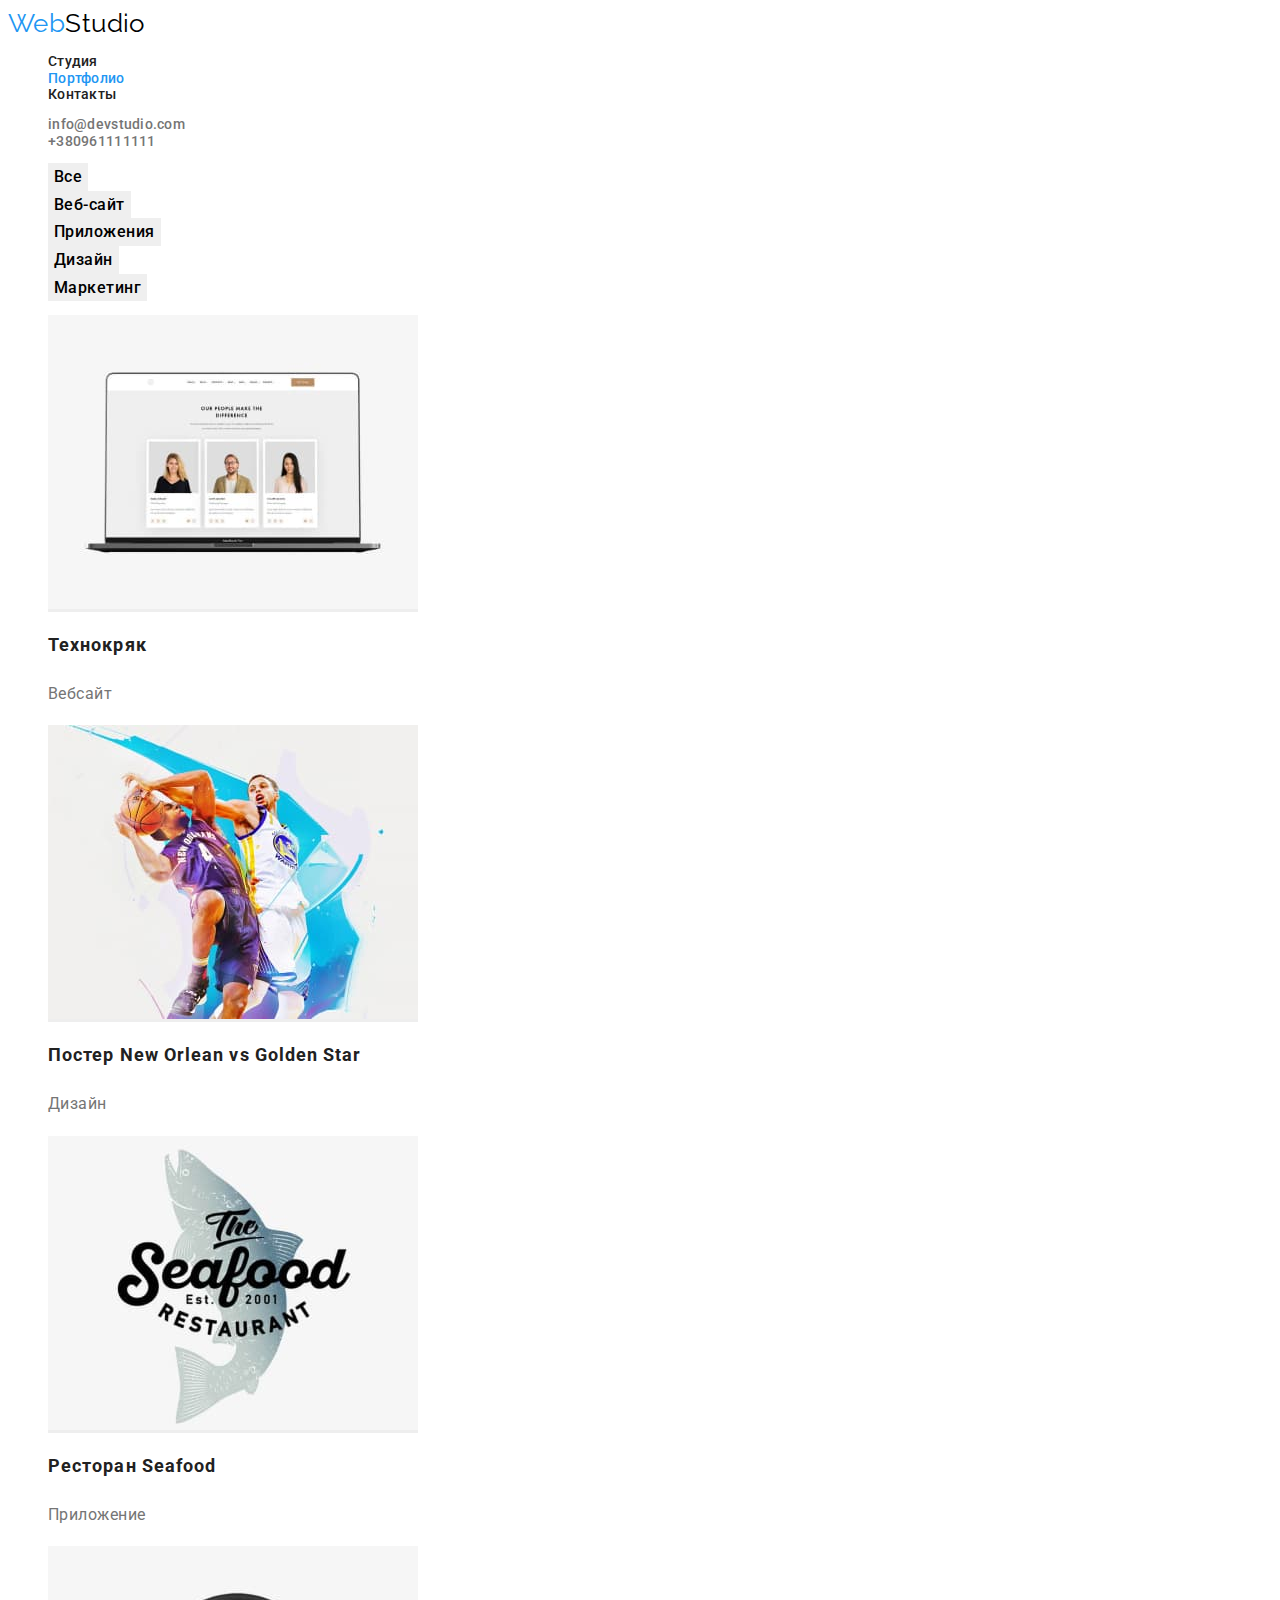
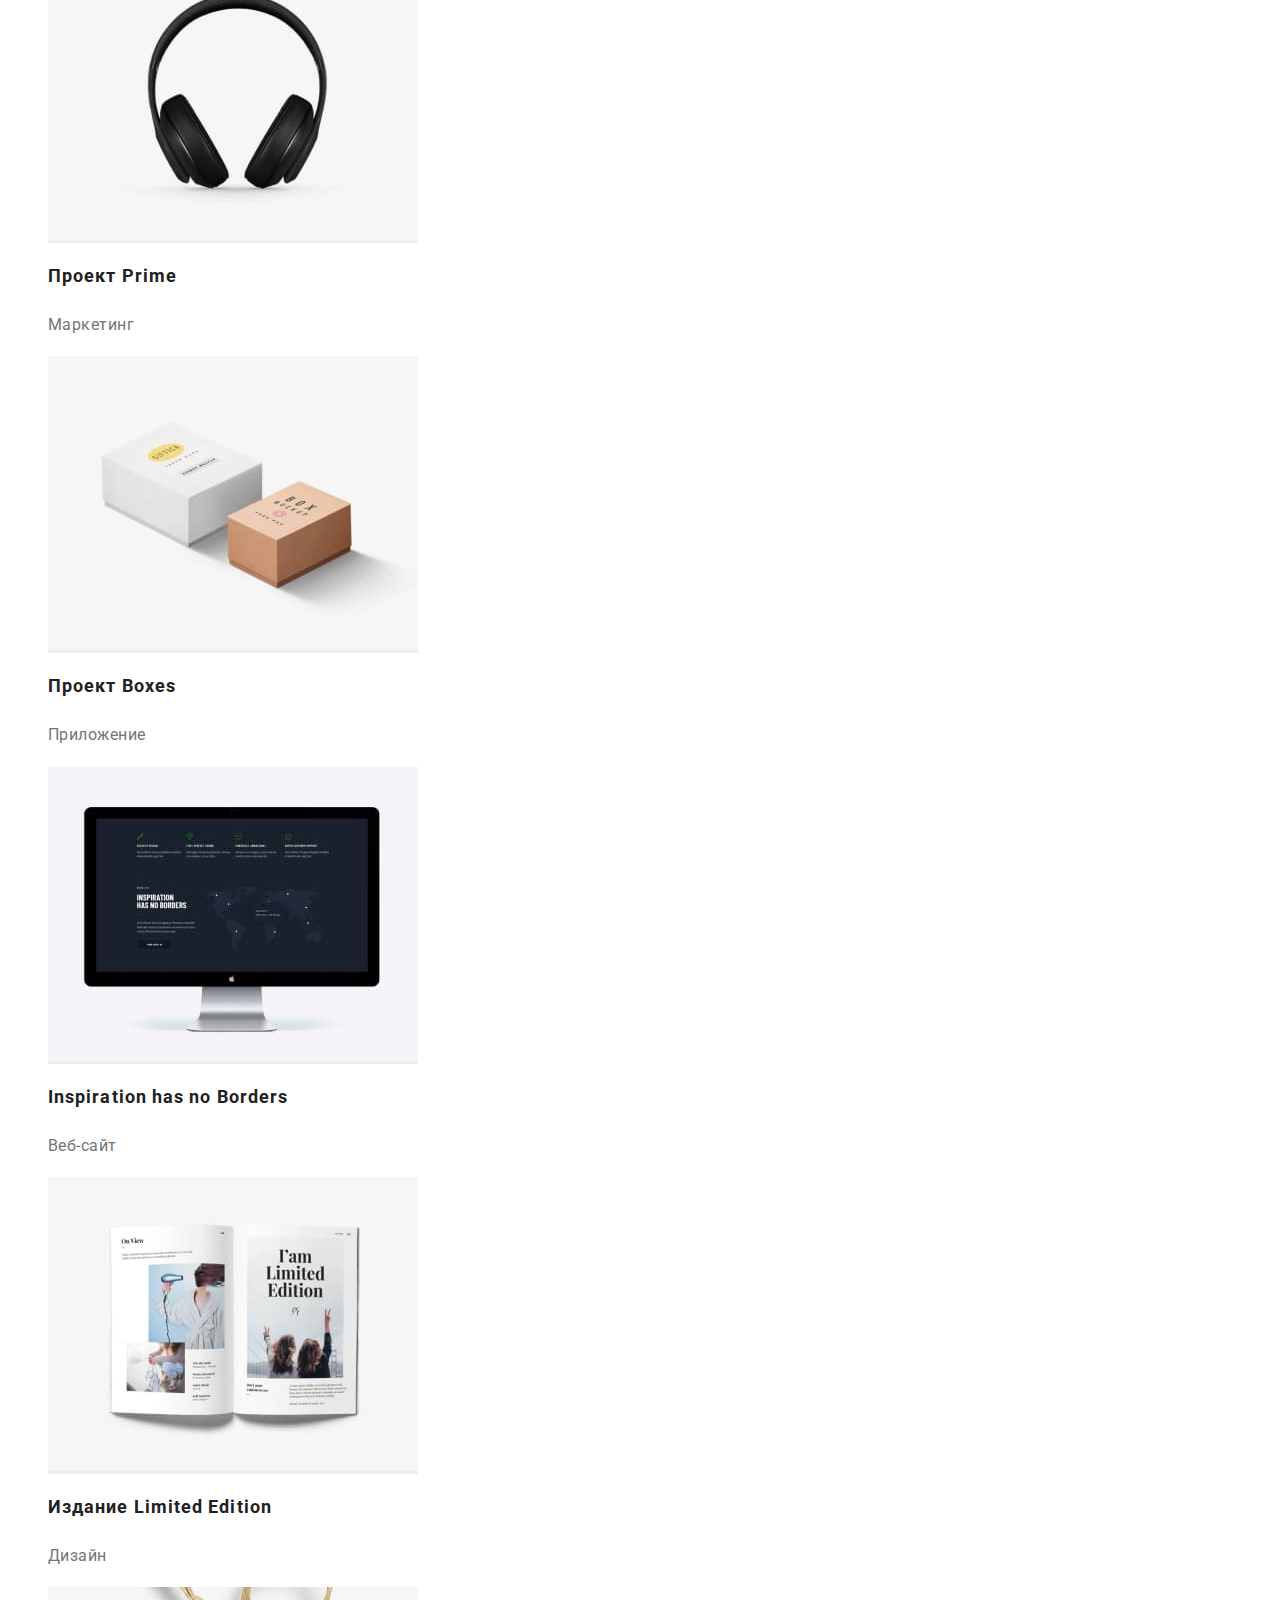
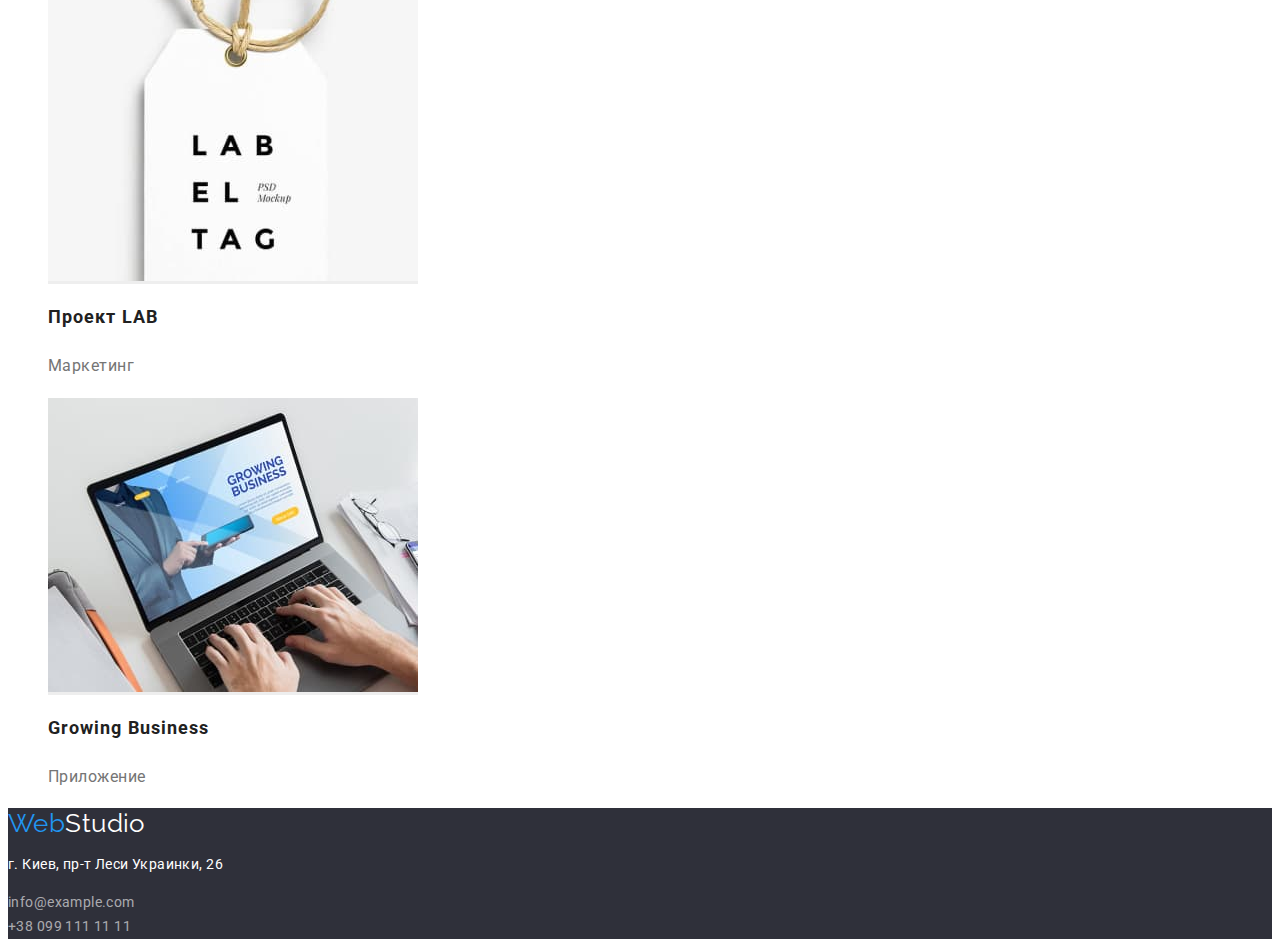
==== portfolio.html @ defbe049 "Initial commit" ====
<!DOCTYPE html>
<html lang="ru">
  <head>
    <meta charset="UTF-8" />
    <meta http-equiv="X-UA-Compatible" content="IE=edge" />
    <meta name="viewport" content="width=device-width, initial-scale=1.0" />
    <title>Portfolio</title>
    <link rel="preconnect" href="https://fonts.googleapis.com" />
    <link rel="preconnect" href="https://fonts.gstatic.com" crossorigin />
    <link
      href="https://fonts.googleapis.com/css2?family=Raleway:wght@700&family=Roboto:wght@400;500;700;900&display=swap"
      rel="stylesheet"
    />
    <link rel="stylesheet" href="./css/styles.css" />
  </head>
  <body>
    <!-- Шапка -->
    <header>
      <nav class="nav-header">
        <a lang="en" href="./index.html" class="logo"
          >Web<span class="logo-secondary">Studio</span></a
        >
        <ul class="site-nav list">
          <li><a href="./index.html" class="link">Студия</a></li>
          <li><a href="" class="link current">Портфолио</a></li>
          <li><a href="" class="link">Контакты</a></li>
        </ul>
      </nav>
      <ul class="header-list">
        <li>
          <a href="mailto:info@devstudio.com" class="header-link"
            >info@devstudio.com</a
          >
        </li>
        <li>
          <a href="tel:+380961111111" class="header-link">+380961111111</a>
        </li>
      </ul>
    </header>

    <main>
      <!-- наши проекты -->
      <section class="projects">
        <h1 hidden class="projects-title">Наши проекты</h1>

        <ul class="projects-buttons">
          <li ><button type="button" class="secondary-button">Все</button></li>
          <li>
            <button type="button" class="secondary-button">Веб-сайт</button>
          </li>
          <li>
            <button type="button" class="secondary-button">Приложения</button>
          </li>
          <li>
            <button type="button" class="secondary-button">Дизайн</button>
          </li>
          <li>
            <button type="button" class="secondary-button">Маркетинг</button>
          </li>
        </ul>

        <ul class="projects-list">
          <li>
            <a href="" class="projects-link"
              ><img
                src="./images/portfolio/img.jpg"
                alt="ноутбук"
                width="370"
                height="294"
              />
              <h2 class="projects-title">Технокряк</h2>
              <p class="projects-text">Вебсайт</p></a
            >
          </li>
          <li>
            <a href="" class="projects-link"
              ><img
                src="./images/portfolio/img(1).jpg"
                alt="два баскетболиста"
                width="370"
                height="294"
              />
              <h2 class="projects-title">Постер New Orlean vs Golden Star</h2>
              <p class="projects-text">Дизайн</p></a
            >
          </li>
          <li>
            <a href="" class="projects-link"
              ><img
                src="./images/portfolio/img(2).jpg"
                alt="лого ресторана"
                width="370"
                height="294"
              />
              <h2 class="projects-title">Ресторан Seafood</h2>
              <p class="projects-text">Приложение</p></a
            >
          </li>
          <li>
            <a href="" class="projects-link"
              ><img
                src="./images/portfolio/img(3).jpg"
                alt="наушники"
                width="370"
                height="294"
              />
              <h2 class="projects-title">Проект Prime</h2>
              <p class="projects-text">Маркетинг</p></a
            >
          </li>
          <li>
            <a href="" class="projects-link"
              ><img
                src="./images/portfolio/img(4).jpg"
                alt="две коробки"
                width="370"
                height="294"
              />
              <h2 class="projects-title">Проект Boxes</h2>
              <p class="projects-text">Приложение</p></a
            >
          </li>
          <li>
            <a href="" class="projects-link"
              ><img
                src="./images/portfolio/img(5).jpg"
                alt="монитор"
                width="370"
                height="294"
              />
              <h2 class="projects-title">Inspiration has no Borders</h2>
              <p class="projects-text">Веб-сайт</p></a
            >
          </li>
          <li>
            <a href="" class="projects-link"
              ><img
                src="./images/portfolio/img(6).jpg"
                alt="журнал"
                width="370"
                height="294"
              />
              <h2 class="projects-title">Издание Limited Edition</h2>
              <p class="projects-text">Дизайн</p></a
            >
          </li>
          <li>
            <a href="" class="projects-link"
              ><img
                src="./images/portfolio/img(7).jpg"
                alt="лабел"
                width="370"
                height="294"
              />
              <h2 class="projects-title">Проект LAB</h2>
              <p class="projects-text">Маркетинг</p></a
            >
          </li>
          <li>
            <a href="" class="projects-link"
              ><img
                src="./images/portfolio/img(8).jpg"
                alt="работа на ноутбуке"
                width="370"
                height="294"
              />
              <h2 class="projects-title">Growing Business</h2>
              <p class="projects-text">Приложение</p></a
            >
          </li>
        </ul>
      </section>
    </main>

    <footer>
      <div class="footer">
        <a lang="en" href="./index.html" class="logo"
          >Web<span class="logo-footer">Studio</span></a
        >
        <address>
          <p class="footer-address">г. Киев, пр-т Леси Украинки, 26</p>
          <a href="mailto:info@example.com " class="footer-link"
            >info@example.com
          </a>
          <br />
          <a href="tel:+380991111111" class="footer-link">+38 099 111 11 11</a>
        </address>
      </div>
    </footer>
  </body>
</html>
---- css/styles.css ----
/* цвет основного текста #757575 */
/* цвет вторичного текста rgba(33, 33, 33, 1) */
/* основной фон #E5E5E5;*/
/* вторичный фон #2F303A */
/* акцент  #2196F3*/

:root {
  --title-text-color: #757575;
  --primary-text-color: rgba(33, 33, 33, 1);
  --accent-color: #2196f3;
  --background-color: #ffffff;
  --secondary-color: #2f303a;
  --button-color: #ffffff;
  --portfolio-title: #212121;
  --primary-button-hover-focus: #188ce8;
}
body {
  background-color: var(--background-color);
  color: var(--title-text-color);
  font-family: Roboto, sans-serif;
  letter-spacing: 0.03em;
  font-size: 14px;
}
/* logo */
.logo {
  color: var(--accent-color);
  font-family: Raleway, sans-serif;
  font-size: 26px;
  line-height: 1.2;
  text-decoration: none;
}
.logo:focus,
.logo:hover {
  color: var(--accent-color);
}
.logo-secondary {
  color: #000000;
}
.logo-secondary:focus,
.logo-secondary:hover {
  color: #000000;
}
/* Навигация */

.site-nav {
  list-style: none;
}
.link {
  color: var(--primary-text-color);
  font-weight: 500;
  line-height: 1.1;
  letter-spacing: 0.02em;
  text-decoration: none;
}
.link:focus,
.link:hover {
  color: var(--accent-color);
}
.site-nav .current {
  color: var(--accent-color);
}

/* Адрес */
.header-list {
  list-style: none;
}
.header-link {
  color: var(--title-text-color);
  font-weight: 500;
  letter-spacing: 0.02em;
  line-height: 1.1;
  text-decoration: none;
}
.header-link:focus,
.header-link:hover {
  color: var(--accent-color);
}

/* основной контент */
/* ГЕРОЙ */
.hero {
  background-color: var(--secondary-color);
}
.hero-title {
  color: white;
  font-weight: 900;
  font-size: 44px;
  line-height: 1.4;
  text-align: center;
  letter-spacing: 0.06em;
  text-transform: uppercase;

}
.primary-button {
  background-color: var(--accent-color);
  color: var(--button-color);
  font-family: inherit;
  border: none;
  cursor: pointer;
  font-weight: 700;
font-size: 16px;
line-height:1.9;
letter-spacing: 0.06em;
}
.primary-button:focus,
.primary-button:hover {
  background-color: var(--primary-button-hover-focus);
}
/* Приемущества сайта */
.main-list {
  list-style: none;
}
.main-title {
  color: var(--primary-text-color);
  font-size: 14px;
  line-height: 1.1;
  text-transform: uppercase;

}
/* чем занимается фирма */

.work-title {
  color: var(--primary-text-color);
  font-size: 36px;
  line-height: 1.2;
  text-align: center;
  letter-spacing: 0.03em;
}
.work-list {
  list-style: none;
}
/* Наша команда */
.team {
  background-color: #f5f4fa;
}
.team-photo {
  background-color: var(--background-color);
}
.team-title {
  font-size: 36px;
  line-height: 1.2;
  text-align: center;
  letter-spacing: 0.03em;
  color: #212121;
}
.team-list {
  list-style: none;
}
.worker {
  background-color: var(--background-color);
}
.team-name {
  font-weight: 500;
  font-size: 16px;
  line-height: 1.2;
  text-align: center;
  letter-spacing: 0.03em;
  color: var(--primary-text-color);
}
.team-text {
  font-size: 16px;
  line-height: 1.2;
  text-align: center;
  letter-spacing: 0.03em;
}
/* Подвал сайта */
.logo-footer {
  color: var(--background-color);
}
.footer {
  background-color: #2f303a;
}
.footer-address {
  color: white;
  font-style: normal;
  line-height: 1.7;
}
.footer-link {
  color: rgba(255, 255, 255, 0.6);
  font-style: normal;
  text-decoration: none;
  line-height: 1.7;
}
.footer-link:focus,
.footer-link:hover {
  color: var(--accent-color);
}
/* Страница портфолио */
/* Секция кнопки */
.projects-buttons {
  list-style: none;
}
.secondary-button {
  font-family: inherit;
  font-weight: 500;
  font-size: 16px;
  line-height: 1.6;
  letter-spacing: 0.03em;
  border: none;
  cursor: pointer;
}
.secondary-button:focus,
.secondary-button:hover {
  background-color: var(--accent-color);
  color: var(--button-color);
}
/* Секция проекты */
.projects-list {
  list-style: none;
  box-sizing: border-box;
}
.projects-link {
  background-color: #eeeeee;
  text-decoration: none;
}
.projects-title {
  color: var(--portfolio-title);
  font-size: 18px;
  line-height: 2;
  letter-spacing: 0.06em;
}
.projects-text {
  color: var(--title-text-color);
  font-size: 16px;
  line-height: 1.9;
  letter-spacing: 0.03em;
}
/* Футер */
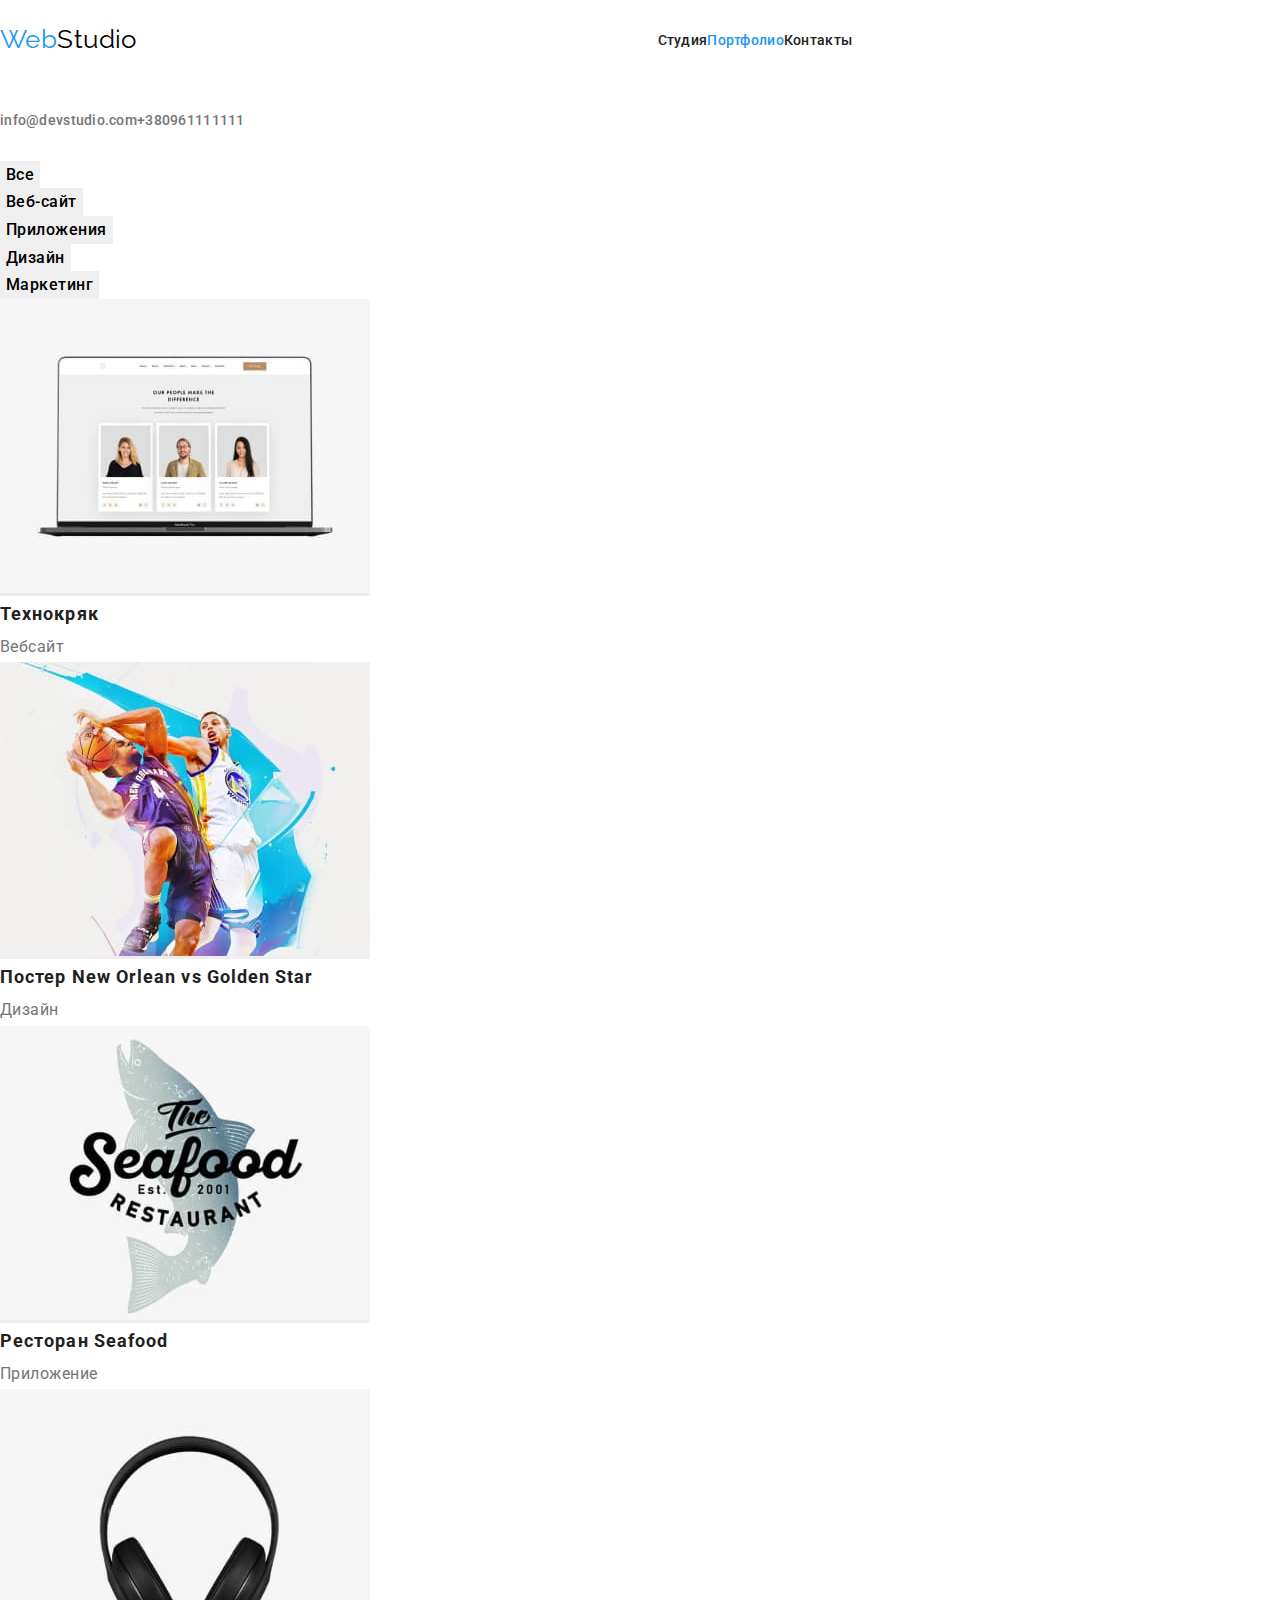
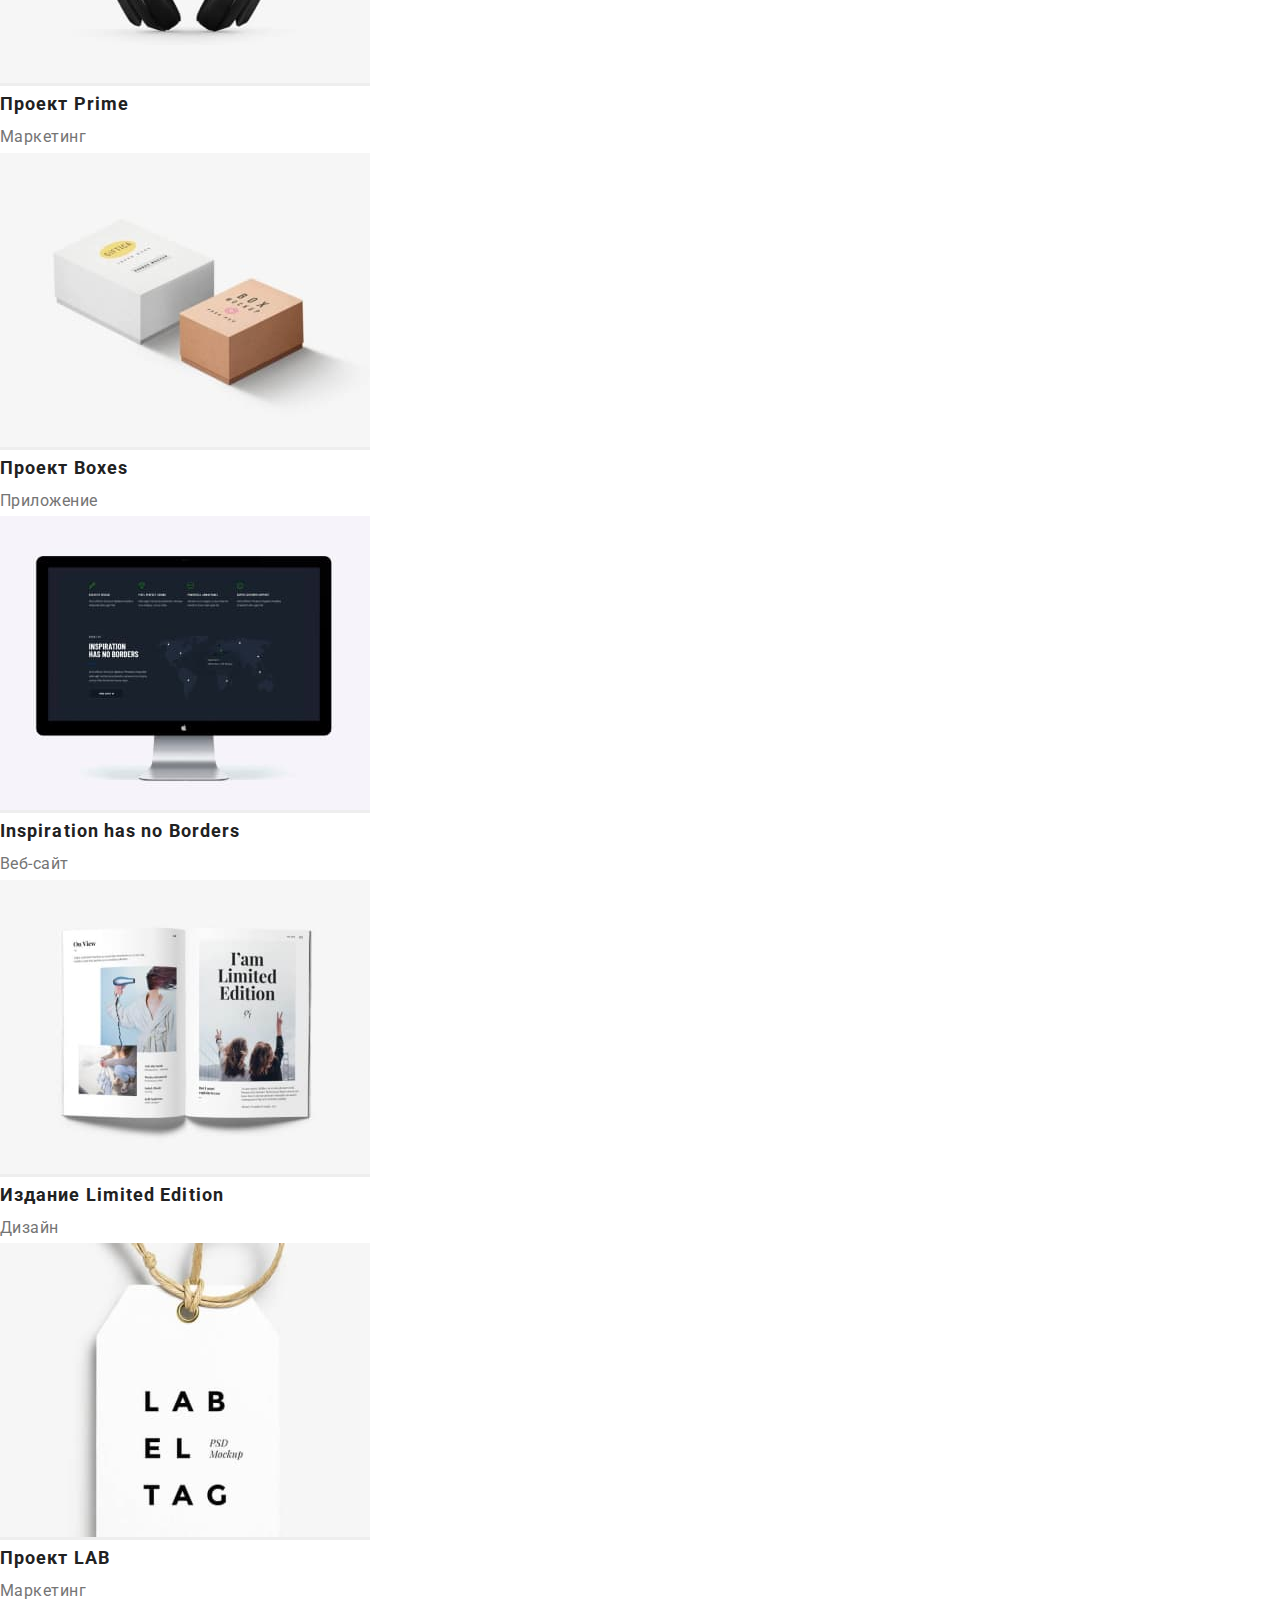
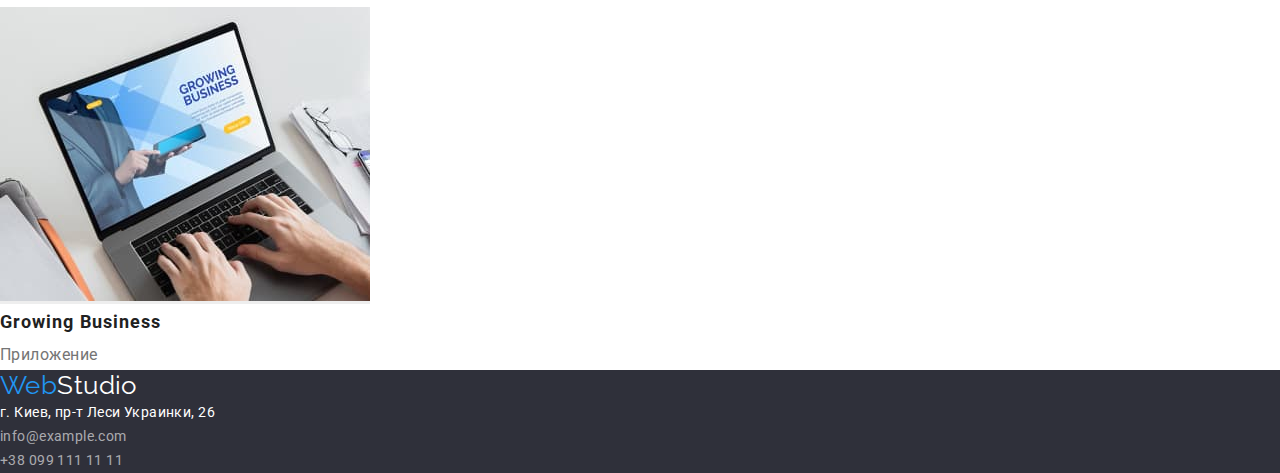
==== commit 9691c021: "сделан header" ====
--- a/portfolio.html
+++ b/portfolio.html
@@ -10,6 +10,10 @@
     <link
       href="https://fonts.googleapis.com/css2?family=Raleway:wght@700&family=Roboto:wght@400;500;700;900&display=swap"
       rel="stylesheet"
+    />
+    <link
+      rel="stylesheet"
+      href="https://cdnjs.cloudflare.com/ajax/libs/modern-normalize/1.1.0/modern-normalize.min.css"
     />
     <link rel="stylesheet" href="./css/styles.css" />
   </head>
@@ -44,7 +48,7 @@
         <h1 hidden class="projects-title">Наши проекты</h1>
 
         <ul class="projects-buttons">
-          <li ><button type="button" class="secondary-button">Все</button></li>
+          <li><button type="button" class="secondary-button">Все</button></li>
           <li>
             <button type="button" class="secondary-button">Веб-сайт</button>
           </li>
--- a/css/styles.css
+++ b/css/styles.css
@@ -20,9 +20,51 @@
   font-family: Roboto, sans-serif;
   letter-spacing: 0.03em;
   font-size: 14px;
-}
+  margin: 0;
+}
+
+
+
+/* Утилиты */
+
+h1,
+h2,
+h3,
+h4,
+h5,
+h6,
+p,
+ul {
+  margin: 0;
+  padding: 0;
+}
+
+.container{
+  width: 1170px;
+  padding-left: 15px;
+  padding-right: 15px;
+  margin-left: auto;
+  margin-right: auto;
+  background-color: tomato;
+  
+}
+
+.main-nav{
+  display: flex;
+  align-items: center;
+  border-bottom: 1px solid #ECECEC;
+  
+}
+
 /* logo */
+.nav-header{
+  display: flex;
+  align-items: center;
+}
 .logo {
+  margin-right: 93px;
+  padding-top: 24px;
+  padding-bottom: 25px;
   color: var(--accent-color);
   font-family: Raleway, sans-serif;
   font-size: 26px;
@@ -44,7 +86,27 @@
 
 .site-nav {
   list-style: none;
-}
+  display: flex;
+  margin-left: auto;
+  margin-right: auto;
+  padding-top: 32px;
+  padding-bottom:32px;
+  
+}
+
+.site-nav .item:not(:last-child) {
+  margin-right: 40px;
+}
+.header-list{
+  display: flex;
+  padding-top: 32px;
+  padding-bottom: 32px;
+  margin-left: auto;
+  
+}
+
+
+
 .link {
   color: var(--primary-text-color);
   font-weight: 500;
@@ -64,6 +126,9 @@
 .header-list {
   list-style: none;
 }
+.header-list .item:not(:last-child){
+  margin-right: 50px;
+}
 .header-link {
   color: var(--title-text-color);
   font-weight: 500;
@@ -81,7 +146,14 @@
 .hero {
   background-color: var(--secondary-color);
 }
+.top{
+  padding: 100;
+}
+
 .hero-title {
+  margin-left: auto;
+  margin-right: auto;
+  width: 696px;
   color: white;
   font-weight: 900;
   font-size: 44px;
@@ -89,18 +161,23 @@
   text-align: center;
   letter-spacing: 0.06em;
   text-transform: uppercase;
-
+  
 }
 .primary-button {
+  display: flex;
+  margin-left: auto;
+  margin-right: auto;
   background-color: var(--accent-color);
   color: var(--button-color);
   font-family: inherit;
   border: none;
   cursor: pointer;
   font-weight: 700;
-font-size: 16px;
-line-height:1.9;
-letter-spacing: 0.06em;
+  font-size: 16px;
+  line-height: 1.9;
+  letter-spacing: 0.06em;
+
+  
 }
 .primary-button:focus,
 .primary-button:hover {
@@ -115,7 +192,6 @@
   font-size: 14px;
   line-height: 1.1;
   text-transform: uppercase;
-
 }
 /* чем занимается фирма */
 
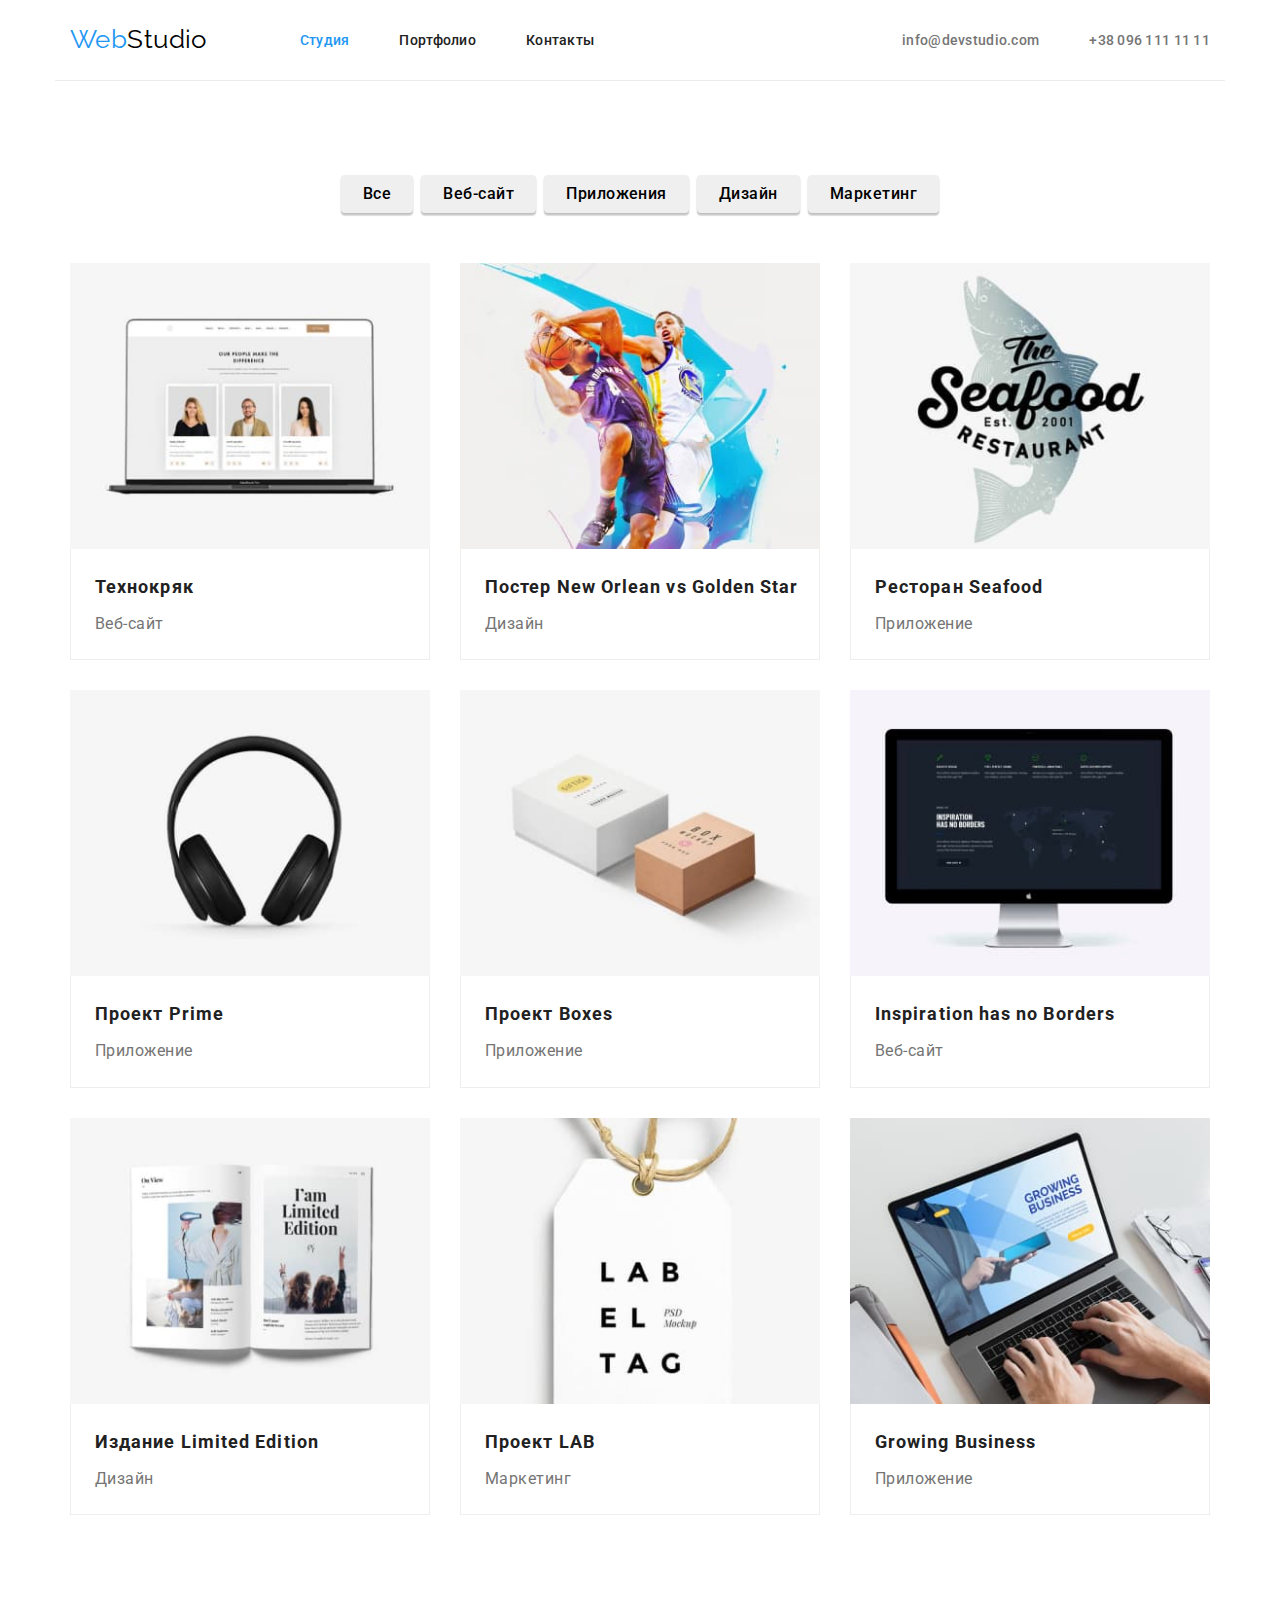
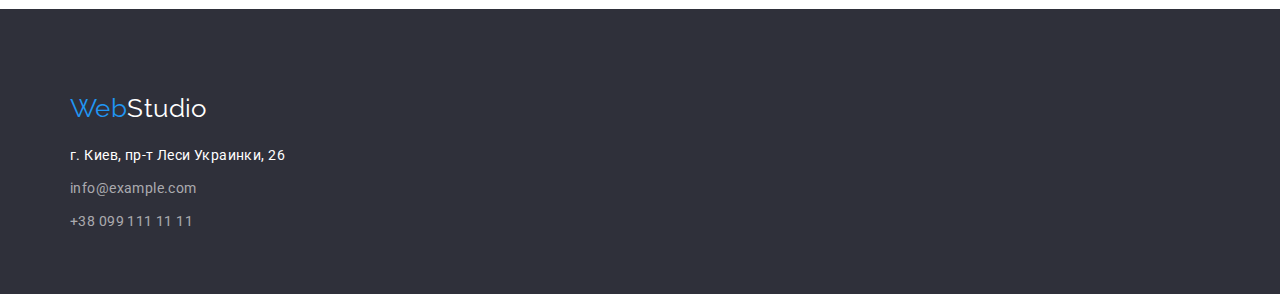
==== commit 56a56931: "сделал полностью дз3" ====
--- a/portfolio.html
+++ b/portfolio.html
@@ -20,51 +20,61 @@
   <body>
     <!-- Шапка -->
     <header>
+      <div class="container main-nav">
       <nav class="nav-header">
         <a lang="en" href="./index.html" class="logo"
           >Web<span class="logo-secondary">Studio</span></a
         >
+        
         <ul class="site-nav list">
-          <li><a href="./index.html" class="link">Студия</a></li>
-          <li><a href="" class="link current">Портфолио</a></li>
-          <li><a href="" class="link">Контакты</a></li>
+          <li class="item"><a href="" class="link current">Студия</a></li>
+          <li class="item"><a href="./portfolio.html" class="link">Портфолио</a></li>
+          <li class="item"><a href="" class="link">Контакты</a></li>
         </ul>
       </nav>
+      
       <ul class="header-list">
-        <li>
+        <li class="item">
           <a href="mailto:info@devstudio.com" class="header-link"
             >info@devstudio.com</a
           >
         </li>
-        <li>
-          <a href="tel:+380961111111" class="header-link">+380961111111</a>
+        <li class="item">
+          <a href="tel:+380961111111" class="header-link">+38 096 111 11 11</a>
         </li>
       </ul>
+      </div>
     </header>
 
     <main>
       <!-- наши проекты -->
       <section class="projects">
+        <div class="container">
         <h1 hidden class="projects-title">Наши проекты</h1>
 
         <ul class="projects-buttons">
-          <li><button type="button" class="secondary-button">Все</button></li>
-          <li>
-            <button type="button" class="secondary-button">Веб-сайт</button>
-          </li>
-          <li>
-            <button type="button" class="secondary-button">Приложения</button>
-          </li>
-          <li>
-            <button type="button" class="secondary-button">Дизайн</button>
-          </li>
-          <li>
-            <button type="button" class="secondary-button">Маркетинг</button>
+          <li class="item"><button type="button" class="secondary-button ">Все</button></li>
+          <li class="item">
+            <button type="button" class="secondary-button ">Веб-сайт</button>
+          </li>
+          <li class="item">
+            <button type="button" class="secondary-button ">Приложения</button>
+          </li>
+          <li class="item">
+            <button type="button" class="secondary-button ">Дизайн</button>
+          </li>
+          <li class="item">
+            <button type="button" class="secondary-button ">Маркетинг</button>
           </li>
         </ul>
+        </div>
+        <div class="container">
 
         <ul class="projects-list">
-          <li>
+
+          <li class="item-card">
+            <article class="card">
+              <div class="projects-thumb">
             <a href="" class="projects-link"
               ><img
                 src="./images/portfolio/img.jpg"
@@ -72,122 +82,210 @@
                 width="370"
                 height="294"
               />
+              </div>
+
+              <div class="border">
+              <div class="projects-content">
               <h2 class="projects-title">Технокряк</h2>
-              <p class="projects-text">Вебсайт</p></a
-            >
-          </li>
-          <li>
+              <p class="projects-text">Веб-сайт</p></a
+            >
+            </div>
+            </div>
+            </article>
+          </li>
+          <li class="item-card">
+            <article class="card">
+              <div class="projects-thumb">
             <a href="" class="projects-link"
               ><img
                 src="./images/portfolio/img(1).jpg"
-                alt="два баскетболиста"
-                width="370"
-                height="294"
-              />
+                alt="ноутбук"
+                width="370"
+                height="294"
+              />
+              </div>
+
+              <div class="border">
+              <div class="projects-content">
               <h2 class="projects-title">Постер New Orlean vs Golden Star</h2>
               <p class="projects-text">Дизайн</p></a
             >
-          </li>
-          <li>
+            </div>
+            </div>
+            </article>
+          </li>
+          <li class="item-card">
+            <article class="card">
+              <div class="projects-thumb">
             <a href="" class="projects-link"
               ><img
                 src="./images/portfolio/img(2).jpg"
-                alt="лого ресторана"
-                width="370"
-                height="294"
-              />
+                alt="ноутбук"
+                width="370"
+                height="294"
+              />
+              </div>
+
+              <div class="border">
+              <div class="projects-content">
               <h2 class="projects-title">Ресторан Seafood</h2>
               <p class="projects-text">Приложение</p></a
             >
-          </li>
-          <li>
+            </div>
+            </div>
+            </article>
+          </li>
+          <li class="item-card">
+            <article class="card">
+              <div class="projects-thumb">
             <a href="" class="projects-link"
               ><img
                 src="./images/portfolio/img(3).jpg"
-                alt="наушники"
-                width="370"
-                height="294"
-              />
+                alt="ноутбук"
+                width="370"
+                height="294"
+              />
+              </div>
+
+              <div class="border">
+              <div class="projects-content">
               <h2 class="projects-title">Проект Prime</h2>
-              <p class="projects-text">Маркетинг</p></a
-            >
-          </li>
-          <li>
+              <p class="projects-text">Приложение</p></a
+            >
+            </div>
+            </div>
+            </article>
+          </li>
+          <li class="item-card">
+            <article class="card">
+              <div class="projects-thumb">
             <a href="" class="projects-link"
               ><img
                 src="./images/portfolio/img(4).jpg"
-                alt="две коробки"
-                width="370"
-                height="294"
-              />
+                alt="ноутбук"
+                width="370"
+                height="294"
+              />
+              </div>
+
+              <div class="border">
+              <div class="projects-content">
               <h2 class="projects-title">Проект Boxes</h2>
               <p class="projects-text">Приложение</p></a
             >
-          </li>
-          <li>
+            </div>
+            </div>
+            </article>
+          </li>
+          <li class="item-card">
+            <article class="card">
+              <div class="projects-thumb">
             <a href="" class="projects-link"
               ><img
                 src="./images/portfolio/img(5).jpg"
-                alt="монитор"
-                width="370"
-                height="294"
-              />
+                alt="ноутбук"
+                width="370"
+                height="294"
+              />
+              </div>
+
+              <div class="border">
+              <div class="projects-content">
               <h2 class="projects-title">Inspiration has no Borders</h2>
               <p class="projects-text">Веб-сайт</p></a
             >
-          </li>
-          <li>
+            </div>
+            </div>
+            </article>
+          </li>
+          <li class="item-card">
+            <article class="card">
+              <div class="projects-thumb">
             <a href="" class="projects-link"
               ><img
                 src="./images/portfolio/img(6).jpg"
-                alt="журнал"
-                width="370"
-                height="294"
-              />
+                alt="ноутбук"
+                width="370"
+                height="294"
+              />
+              </div>
+
+              <div class="border">
+              <div class="projects-content">
               <h2 class="projects-title">Издание Limited Edition</h2>
               <p class="projects-text">Дизайн</p></a
             >
-          </li>
-          <li>
+            </div>
+            </div>
+            </article>
+          </li>
+          <li class="item-card">
+            <article class="card">
+              <div class="projects-thumb">
             <a href="" class="projects-link"
               ><img
                 src="./images/portfolio/img(7).jpg"
-                alt="лабел"
-                width="370"
-                height="294"
-              />
+                alt="ноутбук"
+                width="370"
+                height="294"
+              />
+              </div>
+
+              <div class="border">
+              <div class="projects-content">
               <h2 class="projects-title">Проект LAB</h2>
               <p class="projects-text">Маркетинг</p></a
             >
-          </li>
-          <li>
+            </div>
+            </div>
+            </article>
+          </li>
+          <li class="item-card">
+            <article class="card">
+              <div class="projects-thumb">
             <a href="" class="projects-link"
               ><img
                 src="./images/portfolio/img(8).jpg"
-                alt="работа на ноутбуке"
-                width="370"
-                height="294"
-              />
+                alt="ноутбук"
+                width="370"
+                height="294"
+              />
+              </div>
+
+              <div class="border">
+              <div class="projects-content">
               <h2 class="projects-title">Growing Business</h2>
               <p class="projects-text">Приложение</p></a
             >
-          </li>
+            </div>
+            </div>
+            </article>
+          </li>
+
+          
+          
+         
         </ul>
+        </div>
       </section>
     </main>
 
     <footer>
       <div class="footer">
+        <div class="container">
         <a lang="en" href="./index.html" class="logo"
           >Web<span class="logo-footer">Studio</span></a
         >
+        
         <address>
+          <div  class="address">
           <p class="footer-address">г. Киев, пр-т Леси Украинки, 26</p>
           <a href="mailto:info@example.com " class="footer-link"
             >info@example.com
           </a>
-          <br />
           <a href="tel:+380991111111" class="footer-link">+38 099 111 11 11</a>
+          </div>
+          </div>
         </address>
       </div>
     </footer>
--- a/css/styles.css
+++ b/css/styles.css
@@ -13,6 +13,8 @@
   --button-color: #ffffff;
   --portfolio-title: #212121;
   --primary-button-hover-focus: #188ce8;
+  --projects-list-gap: 30px;
+
 }
 body {
   background-color: var(--background-color);
@@ -22,8 +24,6 @@
   font-size: 14px;
   margin: 0;
 }
-
-
 
 /* Утилиты */
 
@@ -38,28 +38,29 @@
   margin: 0;
   padding: 0;
 }
-
-.container{
+img {
+  display: block;
+  max-width: 100%;
+  height: auto;
+}
+/* Стилизация */
+.container {
   width: 1170px;
   padding-left: 15px;
   padding-right: 15px;
   margin-left: auto;
   margin-right: auto;
-  background-color: tomato;
-  
-}
-
-.main-nav{
-  display: flex;
-  align-items: center;
-  border-bottom: 1px solid #ECECEC;
-  
+}
+
+.main-nav {
+  display: flex;
+
+  border-bottom: 1px solid #ececec;
 }
 
 /* logo */
-.nav-header{
-  display: flex;
-  align-items: center;
+.nav-header {
+  display: flex;
 }
 .logo {
   margin-right: 93px;
@@ -90,22 +91,15 @@
   margin-left: auto;
   margin-right: auto;
   padding-top: 32px;
-  padding-bottom:32px;
-  
-}
-
-.site-nav .item:not(:last-child) {
-  margin-right: 40px;
-}
-.header-list{
+  padding-bottom: 32px;
+}
+
+.header-list {
   display: flex;
   padding-top: 32px;
   padding-bottom: 32px;
   margin-left: auto;
-  
-}
-
-
+}
 
 .link {
   color: var(--primary-text-color);
@@ -126,7 +120,7 @@
 .header-list {
   list-style: none;
 }
-.header-list .item:not(:last-child){
+.item:not(:last-child) {
   margin-right: 50px;
 }
 .header-link {
@@ -145,15 +139,14 @@
 /* ГЕРОЙ */
 .hero {
   background-color: var(--secondary-color);
-}
-.top{
-  padding: 100;
+  text-align: center;
+}
+.top {
+  padding-top: 200px;
 }
 
 .hero-title {
-  margin-left: auto;
-  margin-right: auto;
-  width: 696px;
+  margin-bottom: 30px;
   color: white;
   font-weight: 900;
   font-size: 44px;
@@ -161,41 +154,60 @@
   text-align: center;
   letter-spacing: 0.06em;
   text-transform: uppercase;
-  
+}
+.padding-bottom {
+  padding-bottom: 200px;
 }
 .primary-button {
-  display: flex;
-  margin-left: auto;
-  margin-right: auto;
+  padding: 10px 32px;
+  box-shadow: 0px 4px 4px rgba(0, 0, 0, 0.15);
+  border-radius: 4px;
+  border: none;
   background-color: var(--accent-color);
   color: var(--button-color);
   font-family: inherit;
-  border: none;
   cursor: pointer;
   font-weight: 700;
   font-size: 16px;
   line-height: 1.9;
   letter-spacing: 0.06em;
-
-  
 }
 .primary-button:focus,
 .primary-button:hover {
   background-color: var(--primary-button-hover-focus);
 }
 /* Приемущества сайта */
+.main-sextion {
+  padding-top: 94px;
+  padding-bottom: 94px;
+}
+.main-list .item:not(:last-child) {
+  margin-right: 30px;
+}
+
 .main-list {
   list-style: none;
+  display: flex;
 }
 .main-title {
+  margin-bottom: 10px;
   color: var(--primary-text-color);
   font-size: 14px;
   line-height: 1.1;
   text-transform: uppercase;
 }
+.main-text {
+  font-size: 14px;
+  line-height: 24px;
+  letter-spacing: 0.03em;
+}
+
 /* чем занимается фирма */
-
+.work-section {
+  padding-bottom: 94px;
+}
 .work-title {
+  margin-bottom: 50px;
   color: var(--primary-text-color);
   font-size: 36px;
   line-height: 1.2;
@@ -204,15 +216,22 @@
 }
 .work-list {
   list-style: none;
+  display: flex;
+}
+.work-list .item:not(:last-child) {
+  margin-right: 30px;
 }
 /* Наша команда */
 .team {
   background-color: #f5f4fa;
+  padding-bottom: 94px;
 }
 .team-photo {
   background-color: var(--background-color);
 }
 .team-title {
+  padding-top: 94px;
+  margin-bottom: 50px;
   font-size: 36px;
   line-height: 1.2;
   text-align: center;
@@ -221,22 +240,36 @@
 }
 .team-list {
   list-style: none;
-}
+  display: flex;
+}
+.team-list > .item:not(:last-child) {
+  margin-right: 30px;
+}
+.team-list > .item {
+  box-shadow: 0px 1px 3px rgba(0, 0, 0, 0.12), 0px 1px 1px rgba(0, 0, 0, 0.14),
+    0px 2px 1px rgba(0, 0, 0, 0.2);
+  border-radius: 0px 0px 4px 4px;
+  background-color: var(--background-color);
+}
+
 .worker {
   background-color: var(--background-color);
 }
 .team-name {
+  margin-bottom: 10px;
+  padding-top: 30px;
+  text-align: center;
   font-weight: 500;
   font-size: 16px;
   line-height: 1.2;
-  text-align: center;
   letter-spacing: 0.03em;
   color: var(--primary-text-color);
 }
 .team-text {
+  padding-bottom: 30px;
+  text-align: center;
   font-size: 16px;
   line-height: 1.2;
-  text-align: center;
   letter-spacing: 0.03em;
 }
 /* Подвал сайта */
@@ -264,9 +297,16 @@
 /* Страница портфолио */
 /* Секция кнопки */
 .projects-buttons {
-  list-style: none;
+  display:flex;
+  list-style: none;
+  justify-content: center;
+  padding-top: 94px;
+  margin-bottom: 50px;
 }
 .secondary-button {
+  padding: 6px 22px;
+  box-shadow: 0px 3px 1px rgba(0, 0, 0, 0.1), 0px 1px 2px rgba(0, 0, 0, 0.08), 0px 2px 2px rgba(0, 0, 0, 0.12);
+border-radius: 4px;
   font-family: inherit;
   font-weight: 500;
   font-size: 16px;
@@ -275,6 +315,14 @@
   border: none;
   cursor: pointer;
 }
+.projects-buttons > .item:not(:last-child){
+  margin-right: 8px;
+}
+
+ 
+.projects-content > .projects-title{
+  box-sizing: content-box;
+}
 .secondary-button:focus,
 .secondary-button:hover {
   background-color: var(--accent-color);
@@ -282,8 +330,38 @@
 }
 /* Секция проекты */
 .projects-list {
+  margin-right: calc(-1 * var(--projects-list-gap));
+  margin-bottom: calc(-1 * var(--projects-list-gap));
+  flex-wrap: wrap;
+  display: flex;
   list-style: none;
   box-sizing: border-box;
+  padding-bottom: 94px;
+  
+}
+.projects-list > .item-card{
+flex-basis: calc(100% / 3 - var(--projects-list-gap));
+margin-right: var(--projects-list-gap);
+margin-bottom: var(--projects-list-gap);
+
+}
+
+  
+
+.projects-content{
+  padding-bottom: 20px;
+  margin-left: 24px;
+}
+
+  
+.border{
+border: 1px solid #EEEEEE;
+border-top: none;
+}
+
+.projects-title{
+  padding-bottom: 4px;
+  padding-top: 20px;
 }
 .projects-link {
   background-color: #eeeeee;
@@ -302,3 +380,25 @@
   letter-spacing: 0.03em;
 }
 /* Футер */
+
+.footer {
+  padding-top: 60px;
+  padding-bottom: 60px;
+}
+
+.footer .logo {
+  display: block;
+
+  padding-bottom: 0;
+  margin-bottom: 20px;
+}
+.footer-address {
+  padding-bottom: 9px;
+}
+
+.footer-link {
+  display: block;
+}
+.container .footer-link:not(:last-child) {
+  padding-bottom: 9px;
+}
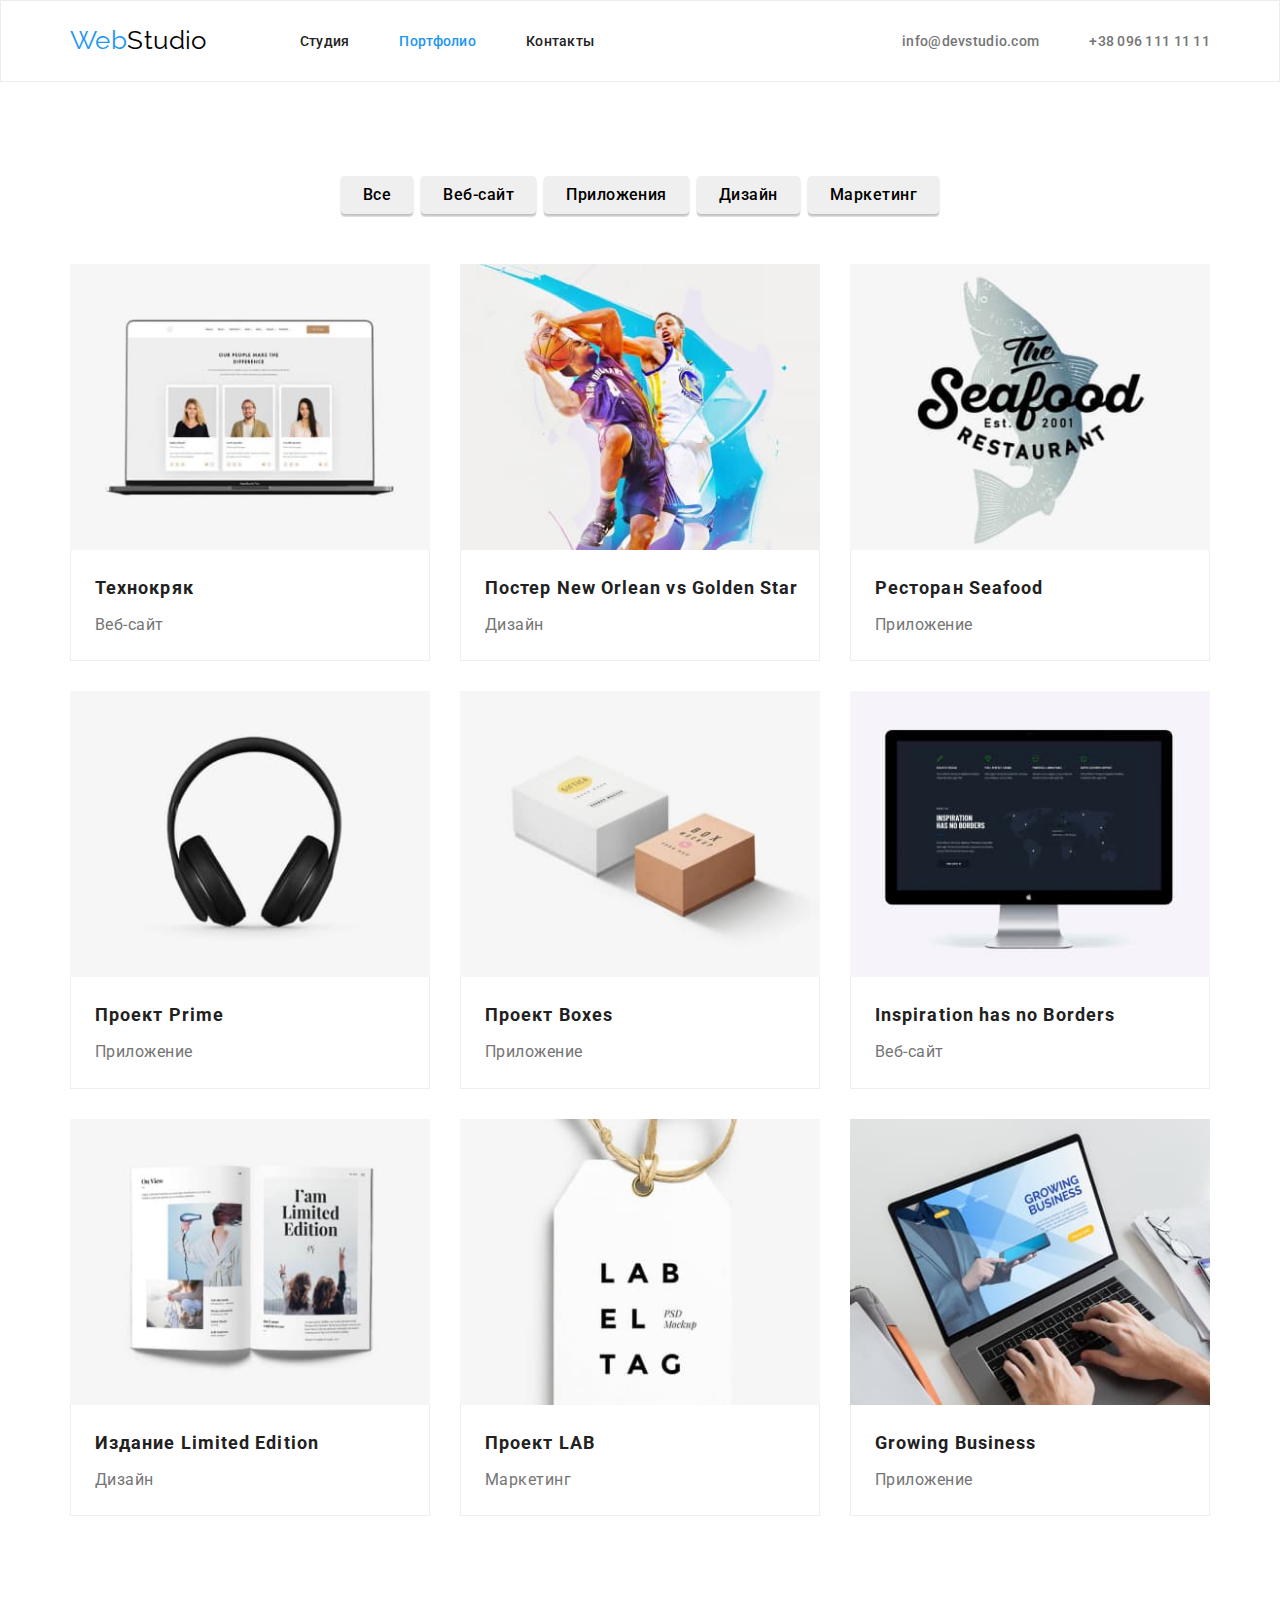
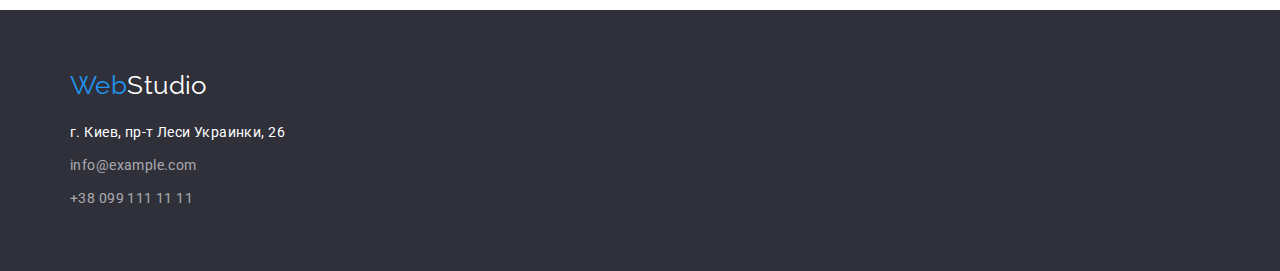
==== commit 38105459: "border in header на всю длинну" ====
--- a/portfolio.html
+++ b/portfolio.html
@@ -20,6 +20,7 @@
   <body>
     <!-- Шапка -->
     <header>
+      <div class="header-border">
       <div class="container main-nav">
       <nav class="nav-header">
         <a lang="en" href="./index.html" class="logo"
@@ -27,8 +28,8 @@
         >
         
         <ul class="site-nav list">
-          <li class="item"><a href="" class="link current">Студия</a></li>
-          <li class="item"><a href="./portfolio.html" class="link">Портфолио</a></li>
+          <li class="item"><a href="./index.html" class="link ">Студия</a></li>
+          <li class="item"><a href="./portfolio.html" class="link current">Портфолио</a></li>
           <li class="item"><a href="" class="link">Контакты</a></li>
         </ul>
       </nav>
@@ -44,6 +45,7 @@
         </li>
       </ul>
       </div>
+    </div>
     </header>
 
     <main>
--- a/css/styles.css
+++ b/css/styles.css
@@ -14,7 +14,6 @@
   --portfolio-title: #212121;
   --primary-button-hover-focus: #188ce8;
   --projects-list-gap: 30px;
-
 }
 body {
   background-color: var(--background-color);
@@ -44,6 +43,7 @@
   height: auto;
 }
 /* Стилизация */
+
 .container {
   width: 1170px;
   padding-left: 15px;
@@ -55,7 +55,7 @@
 .main-nav {
   display: flex;
 
-  border-bottom: 1px solid #ececec;
+  
 }
 
 /* logo */
@@ -140,9 +140,8 @@
 .hero {
   background-color: var(--secondary-color);
   text-align: center;
-}
-.top {
   padding-top: 200px;
+  padding-bottom: 200px;
 }
 
 .hero-title {
@@ -155,9 +154,7 @@
   letter-spacing: 0.06em;
   text-transform: uppercase;
 }
-.padding-bottom {
-  padding-bottom: 200px;
-}
+
 .primary-button {
   padding: 10px 32px;
   box-shadow: 0px 4px 4px rgba(0, 0, 0, 0.15);
@@ -225,12 +222,12 @@
 .team {
   background-color: #f5f4fa;
   padding-bottom: 94px;
+  padding-top: 94px;
 }
 .team-photo {
   background-color: var(--background-color);
 }
 .team-title {
-  padding-top: 94px;
   margin-bottom: 50px;
   font-size: 36px;
   line-height: 1.2;
@@ -273,6 +270,10 @@
   letter-spacing: 0.03em;
 }
 /* Подвал сайта */
+.container > .logo {
+  padding-top: 0;
+}
+
 .logo-footer {
   color: var(--background-color);
 }
@@ -296,8 +297,12 @@
 }
 /* Страница портфолио */
 /* Секция кнопки */
+.header-border{
+  border: 1px solid #ECECEC;
+}
+
 .projects-buttons {
-  display:flex;
+  display: flex;
   list-style: none;
   justify-content: center;
   padding-top: 94px;
@@ -305,8 +310,9 @@
 }
 .secondary-button {
   padding: 6px 22px;
-  box-shadow: 0px 3px 1px rgba(0, 0, 0, 0.1), 0px 1px 2px rgba(0, 0, 0, 0.08), 0px 2px 2px rgba(0, 0, 0, 0.12);
-border-radius: 4px;
+  box-shadow: 0px 3px 1px rgba(0, 0, 0, 0.1), 0px 1px 2px rgba(0, 0, 0, 0.08),
+    0px 2px 2px rgba(0, 0, 0, 0.12);
+  border-radius: 4px;
   font-family: inherit;
   font-weight: 500;
   font-size: 16px;
@@ -315,12 +321,11 @@
   border: none;
   cursor: pointer;
 }
-.projects-buttons > .item:not(:last-child){
+.projects-buttons > .item:not(:last-child) {
   margin-right: 8px;
 }
 
- 
-.projects-content > .projects-title{
+.projects-content > .projects-title {
   box-sizing: content-box;
 }
 .secondary-button:focus,
@@ -337,29 +342,24 @@
   list-style: none;
   box-sizing: border-box;
   padding-bottom: 94px;
-  
-}
-.projects-list > .item-card{
-flex-basis: calc(100% / 3 - var(--projects-list-gap));
-margin-right: var(--projects-list-gap);
-margin-bottom: var(--projects-list-gap);
-
-}
-
-  
-
-.projects-content{
+}
+.projects-list > .item-card {
+  flex-basis: calc(100% / 3 - var(--projects-list-gap));
+  margin-right: var(--projects-list-gap);
+  margin-bottom: var(--projects-list-gap);
+}
+
+.projects-content {
   padding-bottom: 20px;
   margin-left: 24px;
 }
 
-  
-.border{
-border: 1px solid #EEEEEE;
-border-top: none;
-}
-
-.projects-title{
+.border {
+  border: 1px solid #eeeeee;
+  border-top: none;
+}
+
+.projects-title {
   padding-bottom: 4px;
   padding-top: 20px;
 }
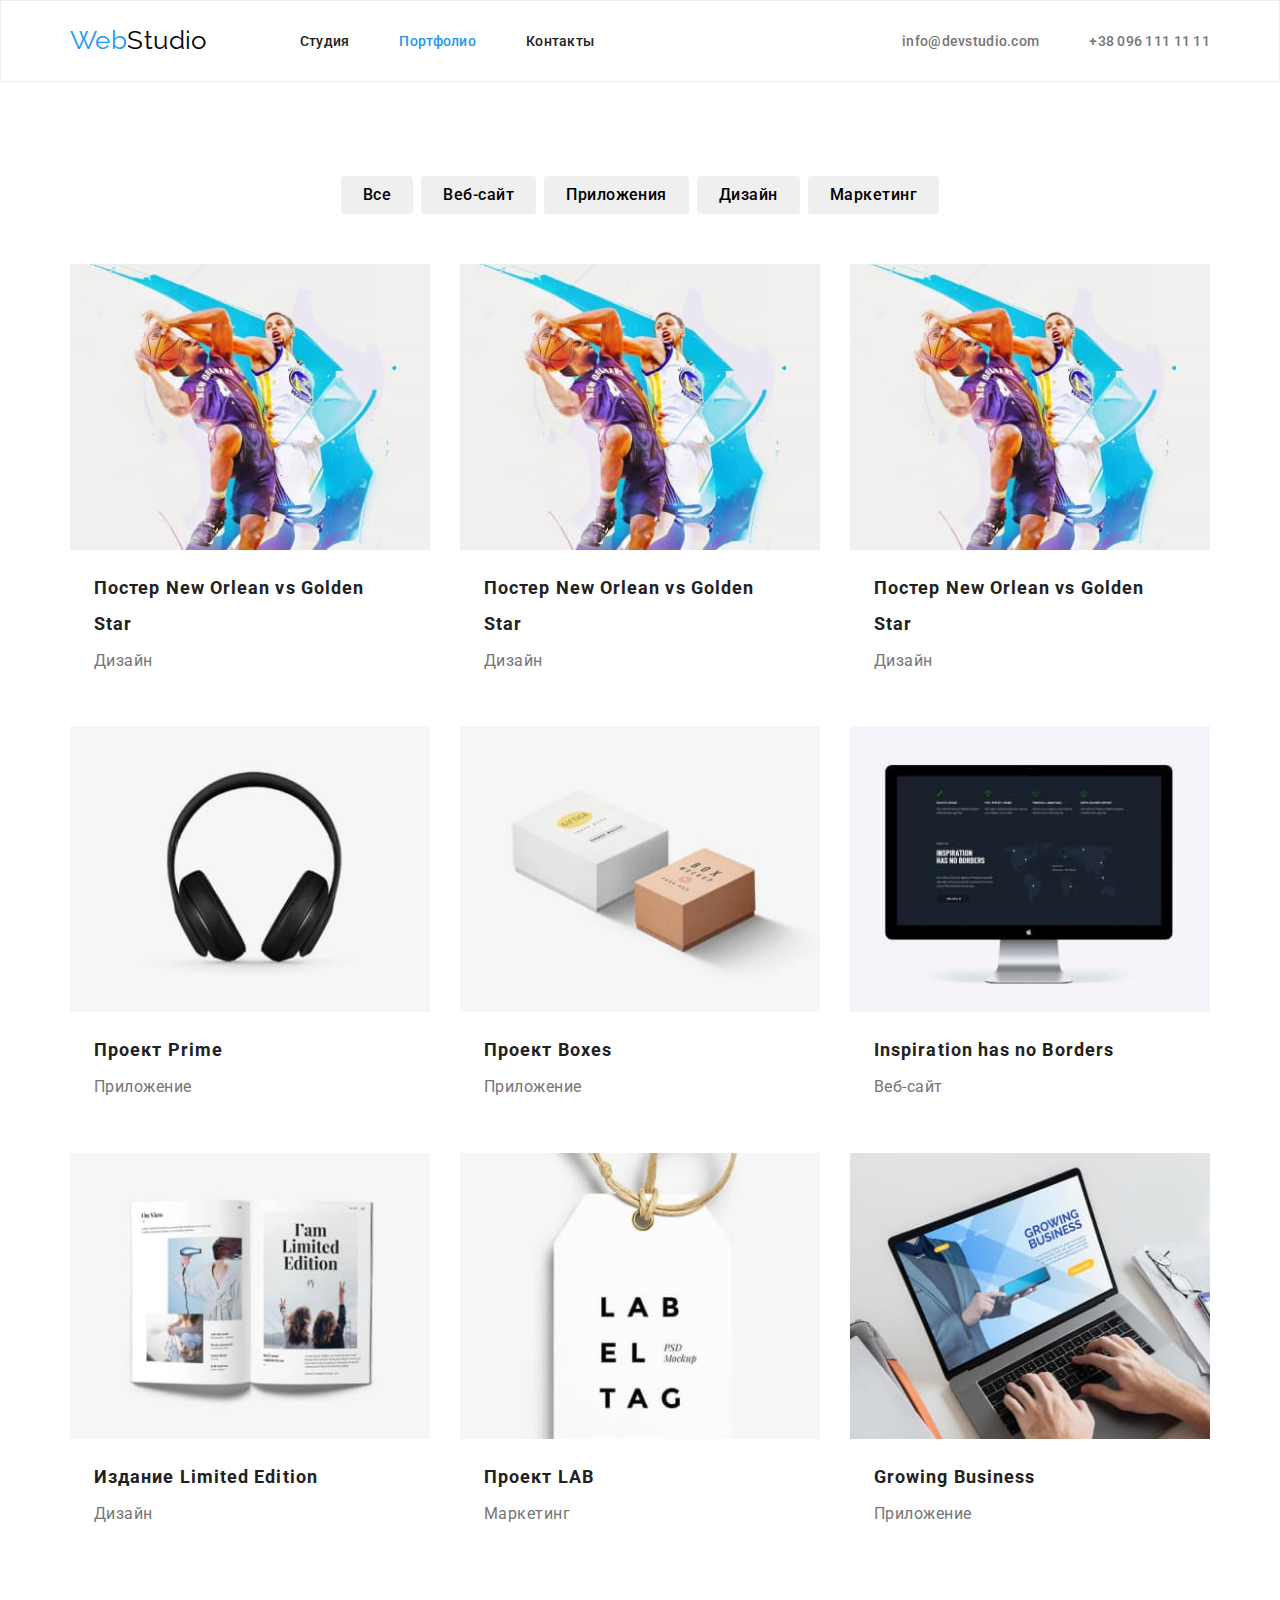
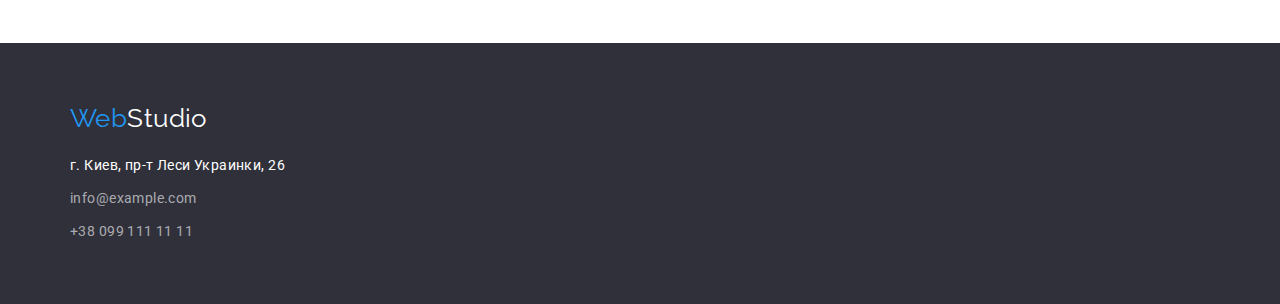
==== commit f88d7b1d: "н" ====
--- a/portfolio.html
+++ b/portfolio.html
@@ -74,69 +74,42 @@
 
         <ul class="projects-list">
 
-          <li class="item-card">
-            <article class="card">
-              <div class="projects-thumb">
-            <a href="" class="projects-link"
-              ><img
-                src="./images/portfolio/img.jpg"
-                alt="ноутбук"
-                width="370"
-                height="294"
-              />
-              </div>
-
-              <div class="border">
-              <div class="projects-content">
-              <h2 class="projects-title">Технокряк</h2>
-              <p class="projects-text">Веб-сайт</p></a
-            >
-            </div>
-            </div>
-            </article>
-          </li>
-          <li class="item-card">
-            <article class="card">
-              <div class="projects-thumb">
-            <a href="" class="projects-link"
-              ><img
-                src="./images/portfolio/img(1).jpg"
-                alt="ноутбук"
-                width="370"
-                height="294"
-              />
-              </div>
-
-              <div class="border">
-              <div class="projects-content">
+          </li>
+          <li class="item-card">
+            <article class="card">
+           <img src="./images/portfolio/img(1).jpg" alt="баскетболисты">
+              
+             <div class="projects-content">  
               <h2 class="projects-title">Постер New Orlean vs Golden Star</h2>
-              <p class="projects-text">Дизайн</p></a
-            >
-            </div>
-            </div>
-            </article>
-          </li>
-          <li class="item-card">
-            <article class="card">
-              <div class="projects-thumb">
-            <a href="" class="projects-link"
-              ><img
-                src="./images/portfolio/img(2).jpg"
-                alt="ноутбук"
-                width="370"
-                height="294"
-              />
-              </div>
-
-              <div class="border">
-              <div class="projects-content">
-              <h2 class="projects-title">Ресторан Seafood</h2>
-              <p class="projects-text">Приложение</p></a
-            >
-            </div>
-            </div>
-            </article>
-          </li>
+              <p class="projects-text">Дизайн</p></a>
+              </div> 
+            </article>
+          </li>
+
+          <li class="item-card">
+            <article class="card">
+           <img src="./images/portfolio/img(1).jpg" alt="баскетболисты">
+              
+             <div class="projects-content">  
+              <h2 class="projects-title">Постер New Orlean vs Golden Star</h2>
+              <p class="projects-text">Дизайн</p></a>
+              </div> 
+            </article>
+          </li>
+
+
+           </li>
+          <li class="item-card">
+            <article class="card">
+           <img src="./images/portfolio/img(1).jpg" alt="баскетболисты">
+              
+             <div class="projects-content">  
+              <h2 class="projects-title">Постер New Orlean vs Golden Star</h2>
+              <p class="projects-text">Дизайн</p></a>
+              </div> 
+            </article>
+          </li>
+          
           <li class="item-card">
             <article class="card">
               <div class="projects-thumb">
--- a/css/styles.css
+++ b/css/styles.css
@@ -42,6 +42,8 @@
   max-width: 100%;
   height: auto;
 }
+
+
 /* Стилизация */
 
 .container {
@@ -54,8 +56,6 @@
 
 .main-nav {
   display: flex;
-
-  
 }
 
 /* logo */
@@ -252,9 +252,13 @@
 .worker {
   background-color: var(--background-color);
 }
+.padding-team {
+  padding-top: 30px;
+  padding-bottom: 30px;
+}
+
 .team-name {
   margin-bottom: 10px;
-  padding-top: 30px;
   text-align: center;
   font-weight: 500;
   font-size: 16px;
@@ -263,7 +267,6 @@
   color: var(--primary-text-color);
 }
 .team-text {
-  padding-bottom: 30px;
   text-align: center;
   font-size: 16px;
   line-height: 1.2;
@@ -297,21 +300,23 @@
 }
 /* Страница портфолио */
 /* Секция кнопки */
-.header-border{
-  border: 1px solid #ECECEC;
+.projects {
+  padding-top: 94px;
+  padding-bottom: 94px;
+}
+.header-border {
+  border: 1px solid #ececec;
 }
 
 .projects-buttons {
   display: flex;
   list-style: none;
   justify-content: center;
-  padding-top: 94px;
   margin-bottom: 50px;
 }
 .secondary-button {
   padding: 6px 22px;
-  box-shadow: 0px 3px 1px rgba(0, 0, 0, 0.1), 0px 1px 2px rgba(0, 0, 0, 0.08),
-    0px 2px 2px rgba(0, 0, 0, 0.12);
+
   border-radius: 4px;
   font-family: inherit;
   font-weight: 500;
@@ -325,13 +330,17 @@
   margin-right: 8px;
 }
 
-.projects-content > .projects-title {
-  box-sizing: content-box;
-}
+.projects-content {
+  
+  padding: 20px 24px;
+}
+
 .secondary-button:focus,
 .secondary-button:hover {
   background-color: var(--accent-color);
   color: var(--button-color);
+  box-shadow: 0px 3px 1px rgba(0, 0, 0, 0.1), 0px 1px 2px rgba(0, 0, 0, 0.08),
+    0px 2px 2px rgba(0, 0, 0, 0.12);
 }
 /* Секция проекты */
 .projects-list {
@@ -340,28 +349,18 @@
   flex-wrap: wrap;
   display: flex;
   list-style: none;
-  box-sizing: border-box;
-  padding-bottom: 94px;
-}
-.projects-list > .item-card {
+}
+.projects-list >.item-card {
   flex-basis: calc(100% / 3 - var(--projects-list-gap));
   margin-right: var(--projects-list-gap);
   margin-bottom: var(--projects-list-gap);
 }
 
-.projects-content {
-  padding-bottom: 20px;
-  margin-left: 24px;
-}
-
-.border {
-  border: 1px solid #eeeeee;
-  border-top: none;
-}
+
 
 .projects-title {
   padding-bottom: 4px;
-  padding-top: 20px;
+  
 }
 .projects-link {
   background-color: #eeeeee;
@@ -400,5 +399,5 @@
   display: block;
 }
 .container .footer-link:not(:last-child) {
-  padding-bottom: 9px;
-}
+  margin-bottom: 9px;
+}
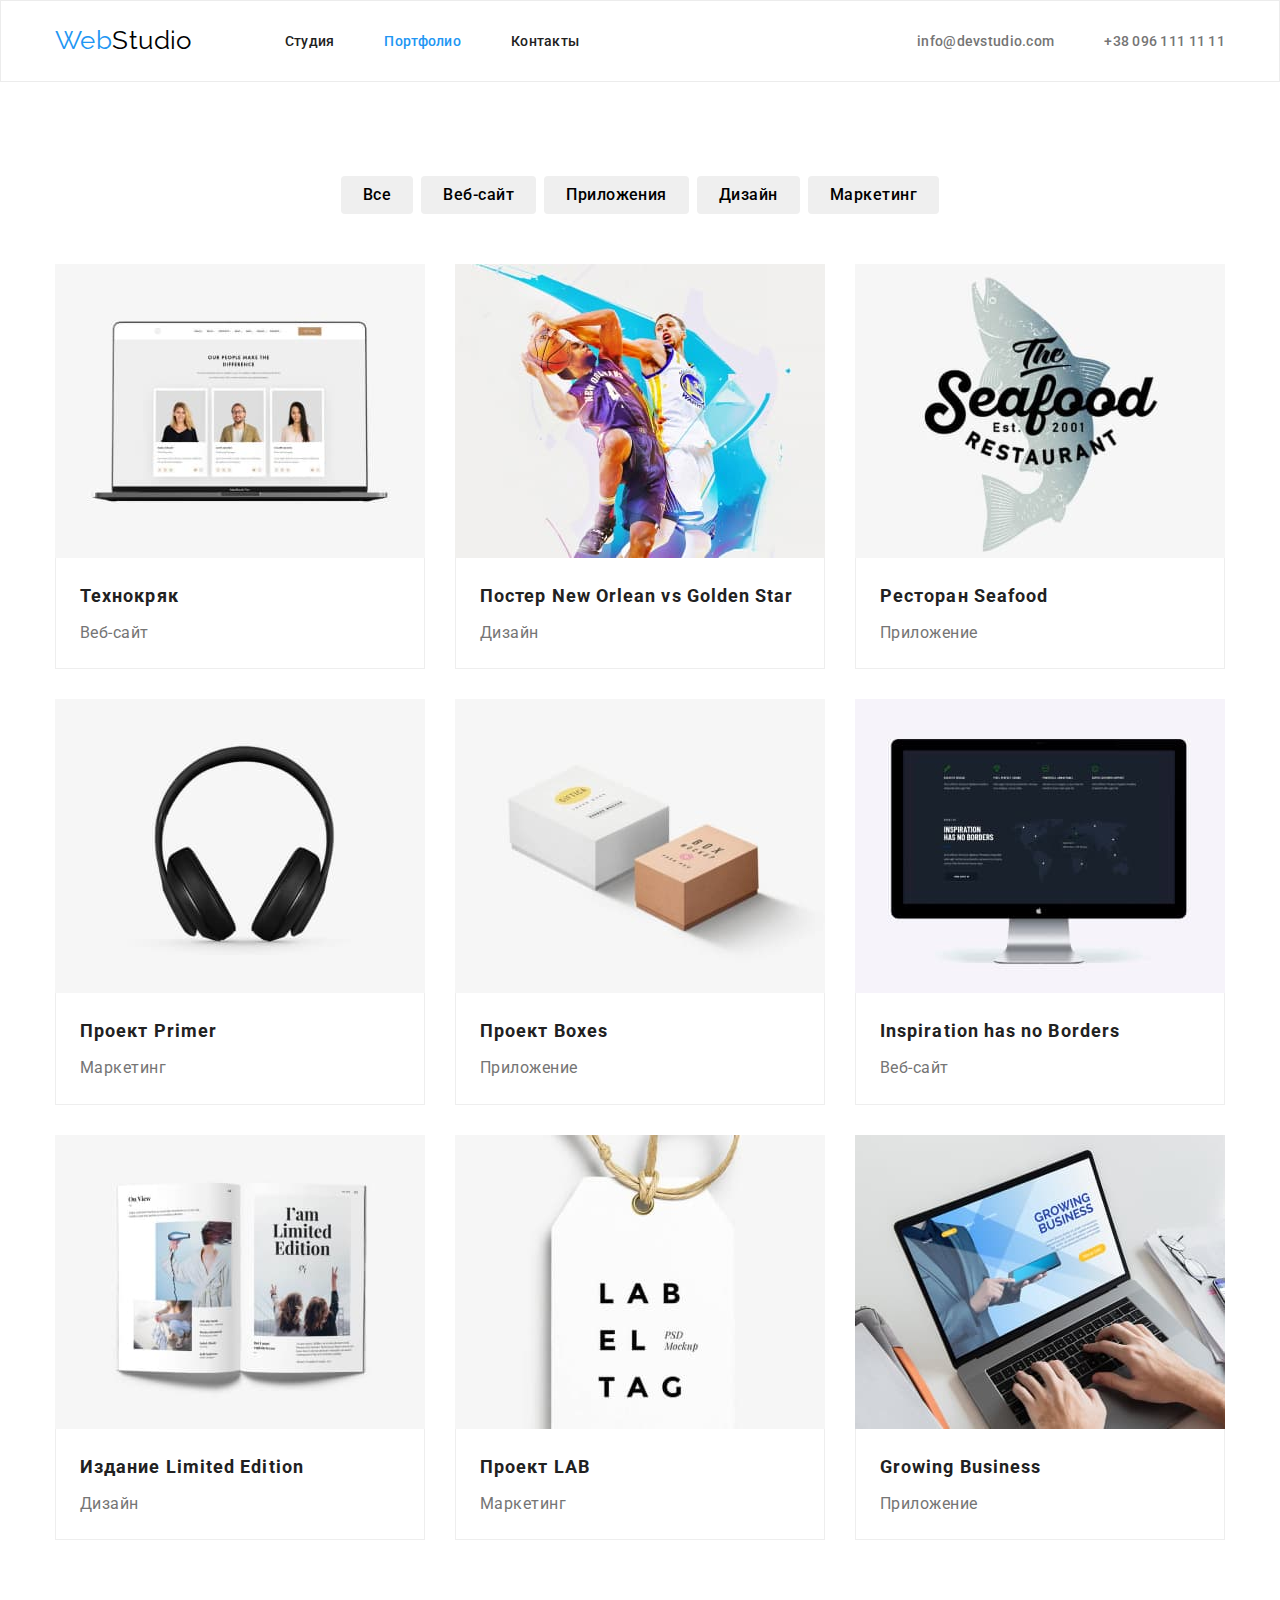
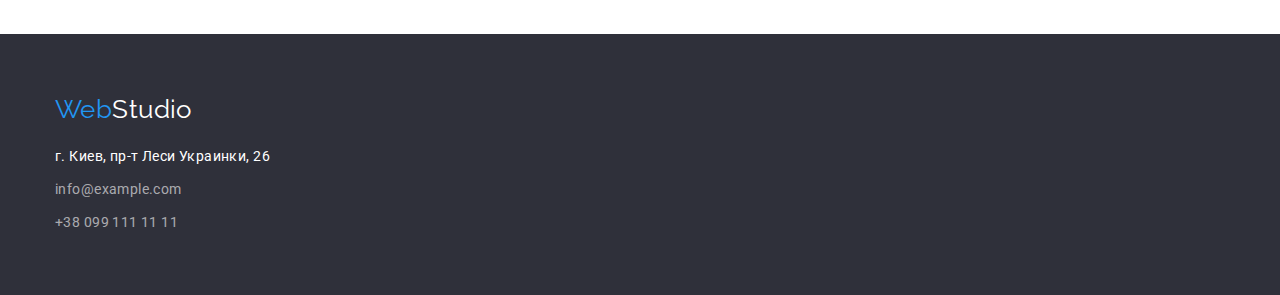
==== commit 63ba4d87: "projects переделан" ====
--- a/portfolio.html
+++ b/portfolio.html
@@ -51,9 +51,8 @@
     <main>
       <!-- наши проекты -->
       <section class="projects">
-        <div class="container">
+      <div class="container">
         <h1 hidden class="projects-title">Наши проекты</h1>
-
         <ul class="projects-buttons">
           <li class="item"><button type="button" class="secondary-button ">Все</button></li>
           <li class="item">
@@ -69,12 +68,21 @@
             <button type="button" class="secondary-button ">Маркетинг</button>
           </li>
         </ul>
-        </div>
-        <div class="container">
+        
+        
 
         <ul class="projects-list">
-
-          </li>
+          <li class="item-card">
+            <article class="card">
+           <img src="./images/portfolio/img.jpg" alt="ноутбук">
+              
+             <div class="projects-content">  
+              <h2 class="projects-title">Технокряк</h2>
+              <p class="projects-text">Веб-сайт</p></a>
+              </div> 
+            </article>
+          </li>
+
           <li class="item-card">
             <article class="card">
            <img src="./images/portfolio/img(1).jpg" alt="баскетболисты">
@@ -86,154 +94,82 @@
             </article>
           </li>
 
-          <li class="item-card">
-            <article class="card">
-           <img src="./images/portfolio/img(1).jpg" alt="баскетболисты">
-              
-             <div class="projects-content">  
-              <h2 class="projects-title">Постер New Orlean vs Golden Star</h2>
+
+           </li>
+          <li class="item-card">
+            <article class="card">
+           <img src="./images/portfolio/img(2).jpg" alt="логотип ресторана">
+              
+             <div class="projects-content">  
+              <h2 class="projects-title">Ресторан Seafood</h2>
+              <p class="projects-text">Приложение</p></a>
+              </div> 
+            </article>
+          </li>
+          
+         <li class="item-card">
+            <article class="card">
+           <img src="./images/portfolio/img(3).jpg" alt="наушники">
+              
+             <div class="projects-content">  
+              <h2 class="projects-title">Проект Primer</h2>
+              <p class="projects-text">Маркетинг</p></a>
+              </div> 
+            </article>
+          </li>
+
+          <li class="item-card">
+            <article class="card">
+           <img src="./images/portfolio/img(4).jpg" alt="коробки">
+              
+             <div class="projects-content">  
+              <h2 class="projects-title">Проект Boxes</h2>
+              <p class="projects-text">Приложение</p></a>
+              </div> 
+            </article>
+          </li>
+
+         <li class="item-card">
+            <article class="card">
+           <img src="./images/portfolio/img(5).jpg" alt="компьютер">
+              
+             <div class="projects-content">  
+              <h2 class="projects-title">Inspiration has no Borders</h2>
+              <p class="projects-text">Веб-сайт</p></a>
+              </div> 
+            </article>
+          </li>
+
+         <li class="item-card">
+            <article class="card">
+           <img src="./images/portfolio/img(6).jpg" alt="журнал">
+              
+             <div class="projects-content">  
+              <h2 class="projects-title">Издание Limited Edition</h2>
               <p class="projects-text">Дизайн</p></a>
               </div> 
             </article>
           </li>
 
-
-           </li>
-          <li class="item-card">
-            <article class="card">
-           <img src="./images/portfolio/img(1).jpg" alt="баскетболисты">
-              
-             <div class="projects-content">  
-              <h2 class="projects-title">Постер New Orlean vs Golden Star</h2>
-              <p class="projects-text">Дизайн</p></a>
-              </div> 
-            </article>
-          </li>
-          
-          <li class="item-card">
-            <article class="card">
-              <div class="projects-thumb">
-            <a href="" class="projects-link"
-              ><img
-                src="./images/portfolio/img(3).jpg"
-                alt="ноутбук"
-                width="370"
-                height="294"
-              />
-              </div>
-
-              <div class="border">
-              <div class="projects-content">
-              <h2 class="projects-title">Проект Prime</h2>
-              <p class="projects-text">Приложение</p></a
-            >
-            </div>
-            </div>
-            </article>
-          </li>
-          <li class="item-card">
-            <article class="card">
-              <div class="projects-thumb">
-            <a href="" class="projects-link"
-              ><img
-                src="./images/portfolio/img(4).jpg"
-                alt="ноутбук"
-                width="370"
-                height="294"
-              />
-              </div>
-
-              <div class="border">
-              <div class="projects-content">
-              <h2 class="projects-title">Проект Boxes</h2>
-              <p class="projects-text">Приложение</p></a
-            >
-            </div>
-            </div>
-            </article>
-          </li>
-          <li class="item-card">
-            <article class="card">
-              <div class="projects-thumb">
-            <a href="" class="projects-link"
-              ><img
-                src="./images/portfolio/img(5).jpg"
-                alt="ноутбук"
-                width="370"
-                height="294"
-              />
-              </div>
-
-              <div class="border">
-              <div class="projects-content">
-              <h2 class="projects-title">Inspiration has no Borders</h2>
-              <p class="projects-text">Веб-сайт</p></a
-            >
-            </div>
-            </div>
-            </article>
-          </li>
-          <li class="item-card">
-            <article class="card">
-              <div class="projects-thumb">
-            <a href="" class="projects-link"
-              ><img
-                src="./images/portfolio/img(6).jpg"
-                alt="ноутбук"
-                width="370"
-                height="294"
-              />
-              </div>
-
-              <div class="border">
-              <div class="projects-content">
-              <h2 class="projects-title">Издание Limited Edition</h2>
-              <p class="projects-text">Дизайн</p></a
-            >
-            </div>
-            </div>
-            </article>
-          </li>
-          <li class="item-card">
-            <article class="card">
-              <div class="projects-thumb">
-            <a href="" class="projects-link"
-              ><img
-                src="./images/portfolio/img(7).jpg"
-                alt="ноутбук"
-                width="370"
-                height="294"
-              />
-              </div>
-
-              <div class="border">
-              <div class="projects-content">
+          <li class="item-card">
+            <article class="card">
+           <img src="./images/portfolio/img(7).jpg" alt="логотип">
+              
+             <div class="projects-content">  
               <h2 class="projects-title">Проект LAB</h2>
-              <p class="projects-text">Маркетинг</p></a
-            >
-            </div>
-            </div>
-            </article>
-          </li>
-          <li class="item-card">
-            <article class="card">
-              <div class="projects-thumb">
-            <a href="" class="projects-link"
-              ><img
-                src="./images/portfolio/img(8).jpg"
-                alt="ноутбук"
-                width="370"
-                height="294"
-              />
-              </div>
-
-              <div class="border">
-              <div class="projects-content">
+              <p class="projects-text">Маркетинг</p></a>
+              </div> 
+            </article>
+          </li>
+
+         <li class="item-card">
+            <article class="card">
+           <img src="./images/portfolio/img(8).jpg" alt="ноутбук">
+              
+             <div class="projects-content">  
               <h2 class="projects-title">Growing Business</h2>
-              <p class="projects-text">Приложение</p></a
-            >
-            </div>
-            </div>
+              <p class="projects-text">Приложение</p></a>
+              </div> 
             </article>
           </li>
 
--- a/css/styles.css
+++ b/css/styles.css
@@ -13,7 +13,6 @@
   --button-color: #ffffff;
   --portfolio-title: #212121;
   --primary-button-hover-focus: #188ce8;
-  --projects-list-gap: 30px;
 }
 body {
   background-color: var(--background-color);
@@ -43,11 +42,10 @@
   height: auto;
 }
 
-
 /* Стилизация */
 
 .container {
-  width: 1170px;
+  width: 1200px;
   padding-left: 15px;
   padding-right: 15px;
   margin-left: auto;
@@ -331,7 +329,8 @@
 }
 
 .projects-content {
-  
+  border: 1px solid #eeeeee;
+  border-top: none;
   padding: 20px 24px;
 }
 
@@ -344,23 +343,20 @@
 }
 /* Секция проекты */
 .projects-list {
-  margin-right: calc(-1 * var(--projects-list-gap));
-  margin-bottom: calc(-1 * var(--projects-list-gap));
+  margin-left: -30px;
+  margin-top: -30px;
   flex-wrap: wrap;
   display: flex;
   list-style: none;
 }
-.projects-list >.item-card {
-  flex-basis: calc(100% / 3 - var(--projects-list-gap));
-  margin-right: var(--projects-list-gap);
-  margin-bottom: var(--projects-list-gap);
-}
-
-
+.projects-list > .item-card {
+  flex-basis: calc((100% - 90px) / 3);
+  margin-left: 30px;
+  margin-top: 30px;
+}
 
 .projects-title {
   padding-bottom: 4px;
-  
 }
 .projects-link {
   background-color: #eeeeee;
